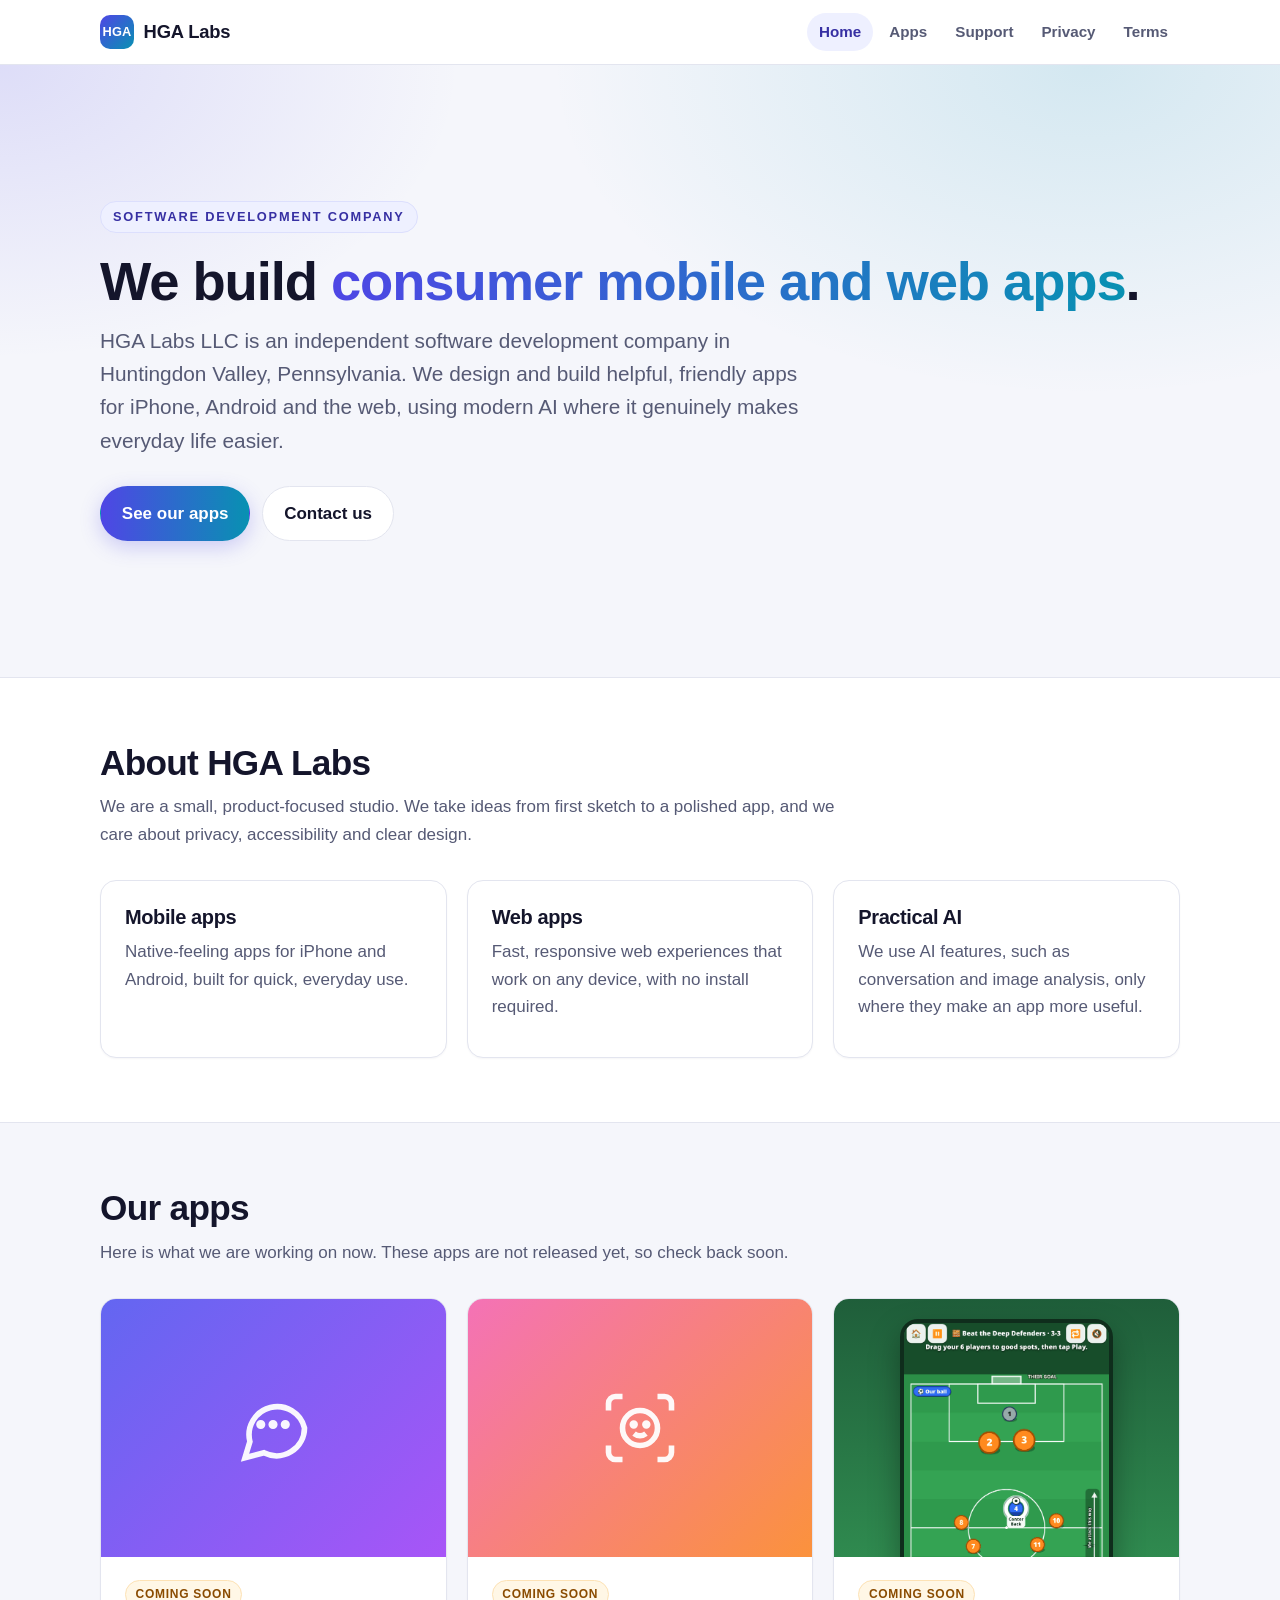
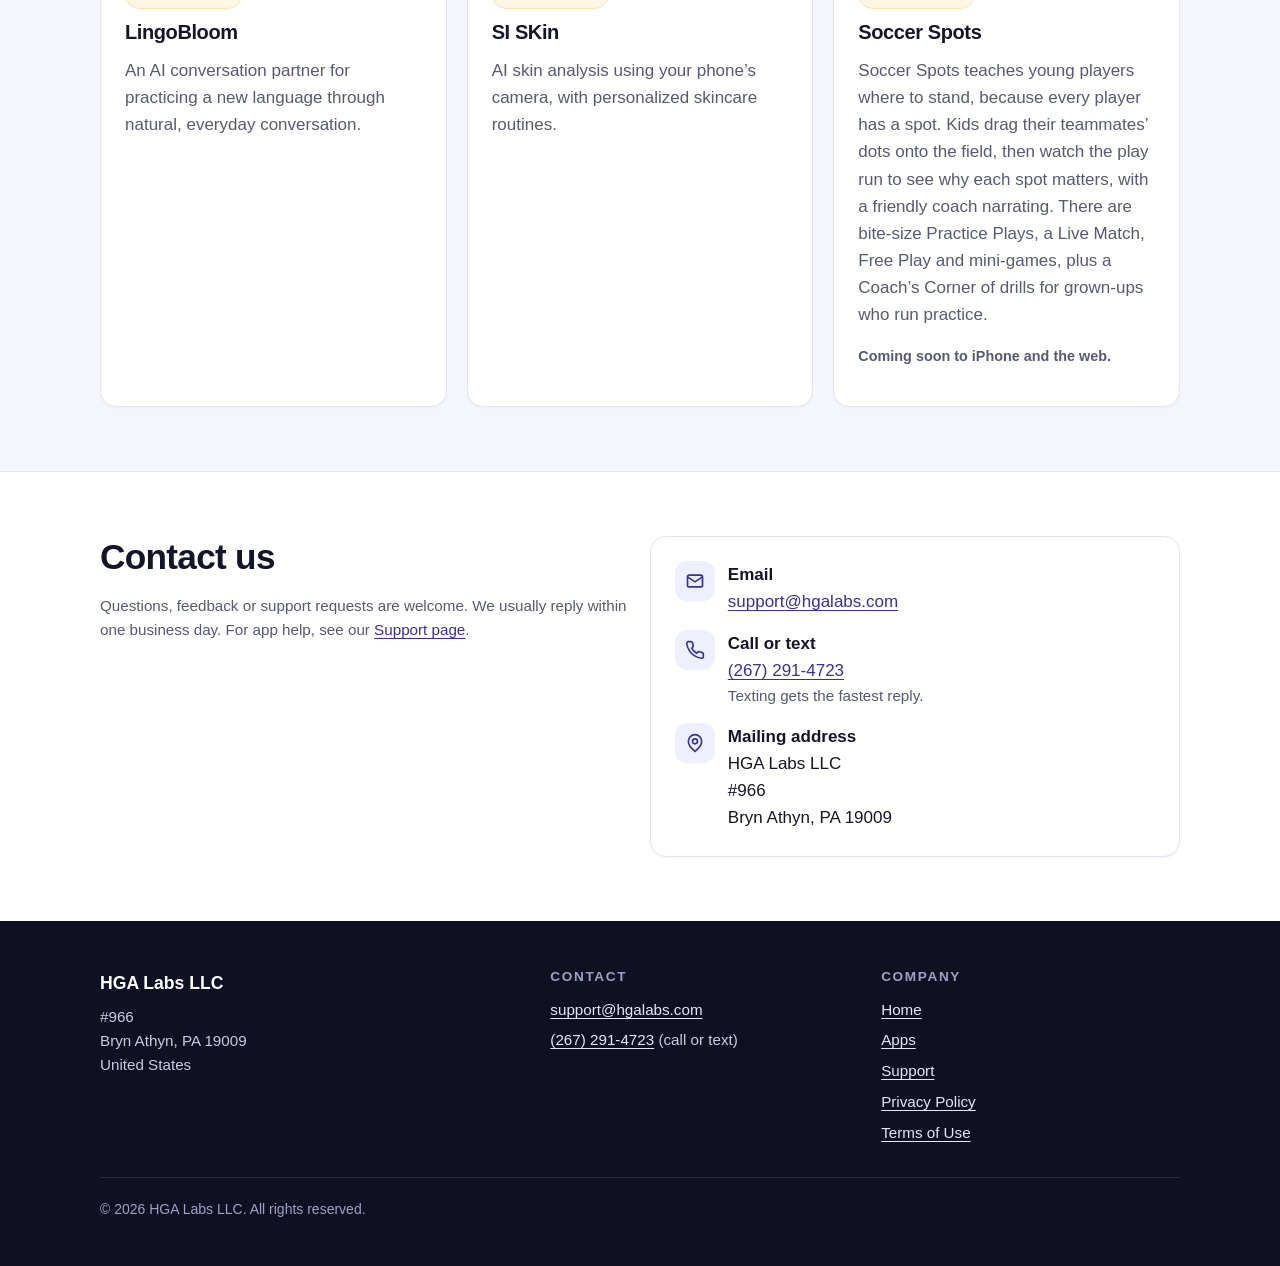
==== index.html @ fa0915bf "Rename skincare app to SI SKin Replace the temporary Dewly title with SI SKin; LingoBloom unchanged." ====
<!doctype html>
<html lang="en">
<head>
<meta charset="utf-8">
<meta name="viewport" content="width=device-width, initial-scale=1">
<title>HGA Labs LLC | Consumer mobile and web apps</title>
<meta name="description" content="HGA Labs LLC is a software development company in Huntingdon Valley, PA, building consumer mobile and web apps, including LingoBloom, SI SKin and Soccer Spots.">
<meta name="theme-color" content="#4f46e5">
<meta property="og:site_name" content="HGA Labs">
<meta property="og:title" content="HGA Labs LLC | Consumer mobile and web apps">
<meta property="og:description" content="HGA Labs LLC is a software development company in Huntingdon Valley, PA, building consumer mobile and web apps, including LingoBloom, SI SKin and Soccer Spots.">
<meta property="og:type" content="website">
<meta property="og:url" content="https://hgalabs.com/">
<link rel="canonical" href="https://hgalabs.com/">
<link rel="icon" href="/assets/favicon.svg" type="image/svg+xml">
<link rel="stylesheet" href="/assets/styles.css">
</head>
<body>
<a class="skip" href="#main">Skip to content</a>
<header class="site-header">
  <div class="wrap">
    <a class="brand" href="/" aria-label="HGA Labs home"><span class="brand-mark" aria-hidden="true">HGA</span>HGA Labs</a>
    <nav class="nav" aria-label="Main">
      <ul><li><a href="/" aria-current="page">Home</a></li><li><a href="/#apps">Apps</a></li><li><a href="/support.html">Support</a></li><li><a href="/privacy.html">Privacy</a></li><li><a href="/terms.html">Terms</a></li></ul>
    </nav>
  </div>
</header>
<main id="main">
<section class="hero" aria-labelledby="hero-title">
  <div class="wrap">
    <p class="eyebrow">Software development company</p>
    <h1 id="hero-title">We build <span>consumer mobile and web apps</span>.</h1>
    <p class="lede">HGA Labs LLC is an independent software development company in Huntingdon Valley, Pennsylvania. We design and build helpful, friendly apps for iPhone, Android and the web, using modern AI where it genuinely makes everyday life easier.</p>
    <div class="btns">
      <a class="btn btn-primary" href="#apps">See our apps</a>
      <a class="btn btn-ghost" href="#contact">Contact us</a>
    </div>
  </div>
</section>

<section id="about" aria-labelledby="about-title">
  <div class="wrap">
    <div class="section-head">
      <h2 id="about-title">About HGA Labs</h2>
      <p>We are a small, product-focused studio. We take ideas from first sketch to a polished app, and we care about privacy, accessibility and clear design.</p>
    </div>
    <div class="grid-3">
      <div class="card"><h3>Mobile apps</h3><p>Native-feeling apps for iPhone and Android, built for quick, everyday use.</p></div>
      <div class="card"><h3>Web apps</h3><p>Fast, responsive web experiences that work on any device, with no install required.</p></div>
      <div class="card"><h3>Practical AI</h3><p>We use AI features, such as conversation and image analysis, only where they make an app more useful.</p></div>
    </div>
  </div>
</section>

<section id="apps" class="alt" aria-labelledby="apps-title">
  <div class="wrap">
    <div class="section-head">
      <h2 id="apps-title">Our apps</h2>
      <p>Here is what we are working on now. These apps are not released yet, so check back soon.</p>
    </div>
    <div class="grid-3">
      <article class="card app" aria-labelledby="app-lang">
        <div class="app-media media-lang"><svg viewBox="0 0 24 24" fill="none" stroke="currentColor" stroke-width="1.6" aria-hidden="true"><path d="M21 12a8 8 0 0 1-11.6 7.1L4 20.5l1.4-4.6A8 8 0 1 1 21 12z"/><path d="M8.5 11h.01M12 11h.01M15.5 11h.01" stroke-width="2.6" stroke-linecap="round"/></svg></div>
        <div class="app-body">
          <span class="badge">Coming soon</span>
          <h3 id="app-lang">LingoBloom</h3>
          <p>An AI conversation partner for practicing a new language through natural, everyday conversation.</p>
        </div>
      </article>
      <article class="card app" aria-labelledby="app-skin">
        <div class="app-media media-skin"><svg viewBox="0 0 24 24" fill="none" stroke="currentColor" stroke-width="1.6" aria-hidden="true"><path d="M3 7V5a2 2 0 0 1 2-2h2M17 3h2a2 2 0 0 1 2 2v2M21 17v2a2 2 0 0 1-2 2h-2M7 21H5a2 2 0 0 1-2-2v-2"/><circle cx="12" cy="12" r="5"/><path d="M10.2 11h.01M13.8 11h.01" stroke-width="2.4" stroke-linecap="round"/><path d="M10.3 13.6c1 .8 2.4.8 3.4 0"/></svg></div>
        <div class="app-body">
          <span class="badge">Coming soon</span>
          <h3 id="app-skin">SI SKin</h3>
          <p>AI skin analysis using your phone&rsquo;s camera, with personalized skincare routines.</p>
        </div>
      </article>
      <article class="card app" aria-labelledby="app-soccer">
        <div class="app-media media-soccer">
          <img src="/assets/soccer-spots.png" width="560" height="1215" loading="lazy" alt="Soccer Spots game screen: a soccer field where the player drags numbered teammate dots into position, with a coach tip at the bottom of the screen.">
        </div>
        <div class="app-body">
          <span class="badge">Coming soon</span>
          <h3 id="app-soccer">Soccer Spots</h3>
          <p>Soccer Spots teaches young players where to stand, because every player has a spot. Kids drag their teammates&rsquo; dots onto the field, then watch the play run to see why each spot matters, with a friendly coach narrating. There are bite-size Practice Plays, a Live Match, Free Play and mini-games, plus a Coach&rsquo;s Corner of drills for grown-ups who run practice.</p>
          <p class="platforms">Coming soon to iPhone and the web.</p>
        </div>
      </article>
    </div>
  </div>
</section>

<section id="contact" aria-labelledby="contact-title">
  <div class="wrap">
    <div class="grid-2">
      <div>
        <h2 id="contact-title">Contact us</h2>
        <p class="note">Questions, feedback or support requests are welcome. We usually reply within one business day. For app help, see our <a href="/support.html">Support page</a>.</p>
      </div>
      <div class="card">
        <ul class="contact-list">
          <li><span class="ico"><svg viewBox="0 0 24 24" fill="none" stroke="currentColor" stroke-width="2" aria-hidden="true"><rect x="3" y="5" width="18" height="14" rx="2"/><path d="m3 7 9 6 9-6"/></svg></span><div><strong>Email</strong><a href="mailto:support@hgalabs.com">support@hgalabs.com</a></div></li>
          <li><span class="ico"><svg viewBox="0 0 24 24" fill="none" stroke="currentColor" stroke-width="2" aria-hidden="true"><path d="M22 16.9v3a2 2 0 0 1-2.2 2 19.8 19.8 0 0 1-8.6-3.1 19.5 19.5 0 0 1-6-6A19.8 19.8 0 0 1 2.1 4.2 2 2 0 0 1 4.1 2h3a2 2 0 0 1 2 1.7c.1.9.4 1.8.7 2.7a2 2 0 0 1-.5 2.1L8 9.8a16 16 0 0 0 6 6l1.3-1.3a2 2 0 0 1 2.1-.4c.9.3 1.8.6 2.7.7a2 2 0 0 1 1.7 2z"/></svg></span><div><strong>Call or text</strong><a href="tel:+12672914723">(267) 291-4723</a><div class="note">Texting gets the fastest reply.</div></div></li>
          <li><span class="ico"><svg viewBox="0 0 24 24" fill="none" stroke="currentColor" stroke-width="2" aria-hidden="true"><path d="M20 10c0 6-8 12-8 12S4 16 4 10a8 8 0 0 1 16 0z"/><circle cx="12" cy="10" r="3"/></svg></span><div><strong>Mailing address</strong><address>HGA Labs LLC<br>#966<br>Bryn Athyn, PA 19009</address></div></li>
        </ul>
      </div>
    </div>
  </div>
</section>
</main>
<footer class="site-footer">
  <div class="wrap">
    <div class="footer-grid">
      <div>
        <p class="footer-brand">HGA Labs LLC</p>
        <address>#966<br>Bryn Athyn, PA 19009<br>United States</address>
      </div>
      <div>
        <h2>Contact</h2>
        <ul>
          <li><a href="mailto:support@hgalabs.com">support@hgalabs.com</a></li>
          <li><a href="tel:+12672914723">(267) 291-4723</a> (call or text)</li>
        </ul>
      </div>
      <div>
        <h2>Company</h2>
        <ul>
          <li><a href="/">Home</a></li>
          <li><a href="/#apps">Apps</a></li>
          <li><a href="/support.html">Support</a></li>
          <li><a href="/privacy.html">Privacy Policy</a></li>
          <li><a href="/terms.html">Terms of Use</a></li>
        </ul>
      </div>
    </div>
    <p class="copyright">&copy; 2026 HGA Labs LLC. All rights reserved.</p>
  </div>
</footer>
</body>
</html>
---- assets/styles.css ----
:root{--bg:#ffffff;--bg-soft:#f5f6fb;--ink:#14152b;--muted:#565a75;--line:#e3e5ef;--brand:#4f46e5;--brand-2:#0891b2;--brand-ink:#3730a3;--radius:16px;--max:1120px;
font-family:-apple-system,BlinkMacSystemFont,"Segoe UI",Roboto,Helvetica,Arial,sans-serif}
*{box-sizing:border-box}
[id]{scroll-margin-top:100px}
html{scroll-behavior:smooth}
body{margin:0;background:var(--bg);color:var(--ink);line-height:1.6;font-size:1.0625rem;-webkit-font-smoothing:antialiased}
img{max-width:100%;height:auto;display:block}
a{color:var(--brand-ink);text-underline-offset:3px}
a:hover{color:var(--brand)}
:focus-visible{outline:3px solid var(--brand-2);outline-offset:3px;border-radius:4px}
.skip{position:absolute;left:-999px;top:0;background:var(--ink);color:#fff;padding:.6rem 1rem;z-index:100;border-radius:0 0 8px 0}
.skip:focus{left:0}
.wrap{max-width:var(--max);margin:0 auto;padding:0 1.25rem}

/* Header */
.site-header{position:sticky;top:0;z-index:50;background:rgba(255,255,255,.92);backdrop-filter:saturate(180%) blur(10px);-webkit-backdrop-filter:saturate(180%) blur(10px);border-bottom:1px solid var(--line)}
.site-header .wrap{display:flex;align-items:center;justify-content:space-between;gap:1rem;min-height:64px;flex-wrap:wrap}
.brand{display:flex;align-items:center;gap:.6rem;font-weight:800;font-size:1.15rem;color:var(--ink);text-decoration:none;letter-spacing:-.01em}
.brand-mark{width:34px;height:34px;border-radius:10px;background:linear-gradient(135deg,var(--brand),var(--brand-2));display:grid;place-items:center;color:#fff;font-size:.8rem;font-weight:800;letter-spacing:.02em}
.nav ul{list-style:none;margin:0;padding:0;display:flex;gap:.25rem;flex-wrap:wrap}
.nav a{display:block;padding:.45rem .75rem;border-radius:999px;color:var(--muted);text-decoration:none;font-weight:600;font-size:.95rem}
.nav a:hover{color:var(--ink);background:var(--bg-soft)}
.nav a[aria-current="page"]{color:var(--brand-ink);background:#eef0ff}

/* Hero */
.hero{background:radial-gradient(70% 90% at 85% 0%,rgba(8,145,178,.14),transparent 60%),radial-gradient(60% 80% at 0% 0%,rgba(79,70,229,.14),transparent 60%),var(--bg-soft);border-bottom:1px solid var(--line)}
.hero .wrap{padding-top:4.5rem;padding-bottom:4.5rem}
.eyebrow{display:inline-block;font-size:.8rem;font-weight:700;letter-spacing:.14em;text-transform:uppercase;color:var(--brand-ink);background:#eef0ff;border:1px solid #dcdffd;padding:.3rem .75rem;border-radius:999px;margin:0 0 1rem}
h1,h2,h3{line-height:1.2;letter-spacing:-.02em;margin:0 0 .6rem}
h1{font-size:clamp(2.1rem,5vw,3.4rem);font-weight:800}
.hero h1 span{background:linear-gradient(90deg,var(--brand),var(--brand-2));-webkit-background-clip:text;background-clip:text;color:transparent}
.lede{font-size:clamp(1.1rem,2.2vw,1.3rem);color:var(--muted);max-width:44rem;margin:0 0 1.8rem}
.btns{display:flex;flex-wrap:wrap;gap:.75rem}
.btn{display:inline-flex;align-items:center;gap:.5rem;padding:.8rem 1.3rem;border-radius:999px;font-weight:700;text-decoration:none;border:1px solid transparent;transition:transform .15s,box-shadow .15s}
.btn-primary{background:linear-gradient(90deg,var(--brand),var(--brand-2));color:#fff;box-shadow:0 6px 20px rgba(79,70,229,.25)}
.btn-primary:hover{color:#fff;transform:translateY(-1px);box-shadow:0 10px 26px rgba(79,70,229,.32)}
.btn-ghost{background:#fff;color:var(--ink);border-color:var(--line)}
.btn-ghost:hover{color:var(--ink);border-color:#c9cce0}

/* Sections */
section{padding:4rem 0}
.section-head{max-width:46rem;margin-bottom:2rem}
.section-head p{color:var(--muted);margin:0}
h2{font-size:clamp(1.6rem,3.2vw,2.2rem);font-weight:800}
.grid-3{display:grid;grid-template-columns:repeat(3,1fr);gap:1.25rem}
.grid-2{display:grid;grid-template-columns:repeat(2,1fr);gap:1.25rem}
.card{background:#fff;border:1px solid var(--line);border-radius:var(--radius);padding:1.5rem;box-shadow:0 1px 2px rgba(20,21,43,.04)}
.card h3{font-size:1.25rem}
.card p{color:var(--muted);margin:0 0 .8rem}
.alt{background:var(--bg-soft);border-top:1px solid var(--line);border-bottom:1px solid var(--line)}

/* App cards */
.app{display:flex;flex-direction:column;overflow:hidden;padding:0}
.app-media{aspect-ratio:4/3;display:grid;place-items:center;color:#fff;position:relative;overflow:hidden}
.app-media svg{width:84px;height:84px;opacity:.95}
.media-lang{background:linear-gradient(135deg,#6366f1,#a855f7)}
.media-skin{background:linear-gradient(135deg,#f472b6,#fb923c)}
.media-soccer{background:linear-gradient(180deg,#1f5e3a,#2f8a4f);align-items:start}
.media-soccer img{width:62%;margin-top:1.25rem;border-radius:18px;box-shadow:0 14px 30px rgba(0,0,0,.35);border:4px solid #0f2d1c}
.app-body{padding:1.4rem 1.5rem 1.6rem;display:flex;flex-direction:column;gap:.2rem;flex:1}
.badge{align-self:flex-start;font-size:.75rem;font-weight:700;letter-spacing:.06em;text-transform:uppercase;padding:.25rem .6rem;border-radius:999px;background:#fff7e6;color:#8a4b00;border:1px solid #fde2b5;margin-bottom:.5rem}
.platforms{font-size:.9rem;font-weight:600;color:var(--ink);margin-top:auto!important}

/* Contact */
.contact-list{list-style:none;padding:0;margin:0;display:grid;gap:.9rem}
.contact-list li{display:flex;gap:.8rem;align-items:flex-start}
.contact-list .ico{flex:none;width:40px;height:40px;border-radius:12px;background:#eef0ff;color:var(--brand-ink);display:grid;place-items:center}
.contact-list .ico svg{width:20px;height:20px}
.contact-list strong{display:block}
.note{color:var(--muted);font-size:.95rem}
address{font-style:normal}

/* Legal / prose */
.page-head{background:var(--bg-soft);border-bottom:1px solid var(--line)}
.page-head .wrap{padding-top:3rem;padding-bottom:2.5rem}
.page-head p{color:var(--muted);margin:0}
.prose{max-width:48rem;padding-top:2.5rem;padding-bottom:4rem}
.prose h2{font-size:1.4rem;margin-top:2.2rem}
.prose h3{font-size:1.1rem;margin-top:1.4rem}
.prose ul{padding-left:1.25rem}
.prose li{margin:.3rem 0}
.toc{background:var(--bg-soft);border:1px solid var(--line);border-radius:var(--radius);padding:1rem 1.25rem;margin:0 0 1.5rem}
.toc ol{margin:.4rem 0 0;padding-left:1.25rem;columns:2;column-gap:2rem}
.faq details{border:1px solid var(--line);border-radius:12px;padding:.9rem 1.1rem;margin:.7rem 0;background:#fff}
.faq summary{cursor:pointer;font-weight:700}
.faq details[open] summary{margin-bottom:.5rem}

/* Footer */
.site-footer{background:#0f1024;color:#c9cbe0;padding:3rem 0 2rem;font-size:.95rem}
.site-footer a{color:#e6e7f5}
.site-footer a:hover{color:#fff}
.footer-grid{display:grid;grid-template-columns:1.4fr 1fr 1fr;gap:2rem}
.site-footer h2{font-size:.85rem;text-transform:uppercase;letter-spacing:.12em;color:#9ea1c4;margin:0 0 .8rem}
.site-footer ul{list-style:none;margin:0;padding:0;display:grid;gap:.4rem}
.footer-brand{font-weight:800;color:#fff;font-size:1.1rem;margin:0 0 .5rem}
.copyright{border-top:1px solid #26284a;margin-top:2rem;padding-top:1.25rem;color:#9ea1c4;font-size:.875rem}

@media (max-width:900px){.grid-3{grid-template-columns:1fr 1fr}.footer-grid{grid-template-columns:1fr 1fr}.footer-grid>div:first-child{grid-column:1/-1}}
@media (max-width:640px){
  .grid-3,.grid-2{grid-template-columns:1fr}
  .footer-grid{grid-template-columns:1fr}
  .site-header .wrap{justify-content:center;padding-top:.6rem;padding-bottom:.4rem;gap:.3rem}
  .nav ul{justify-content:center}
  .nav a{padding:.4rem .6rem;font-size:.9rem}
  .hero .wrap{padding-top:3rem;padding-bottom:3rem}
  section{padding:3rem 0}
  .toc ol{columns:1}
  .media-soccer img{width:56%}
}
@media (prefers-reduced-motion:reduce){*{transition:none!important;scroll-behavior:auto!important}}
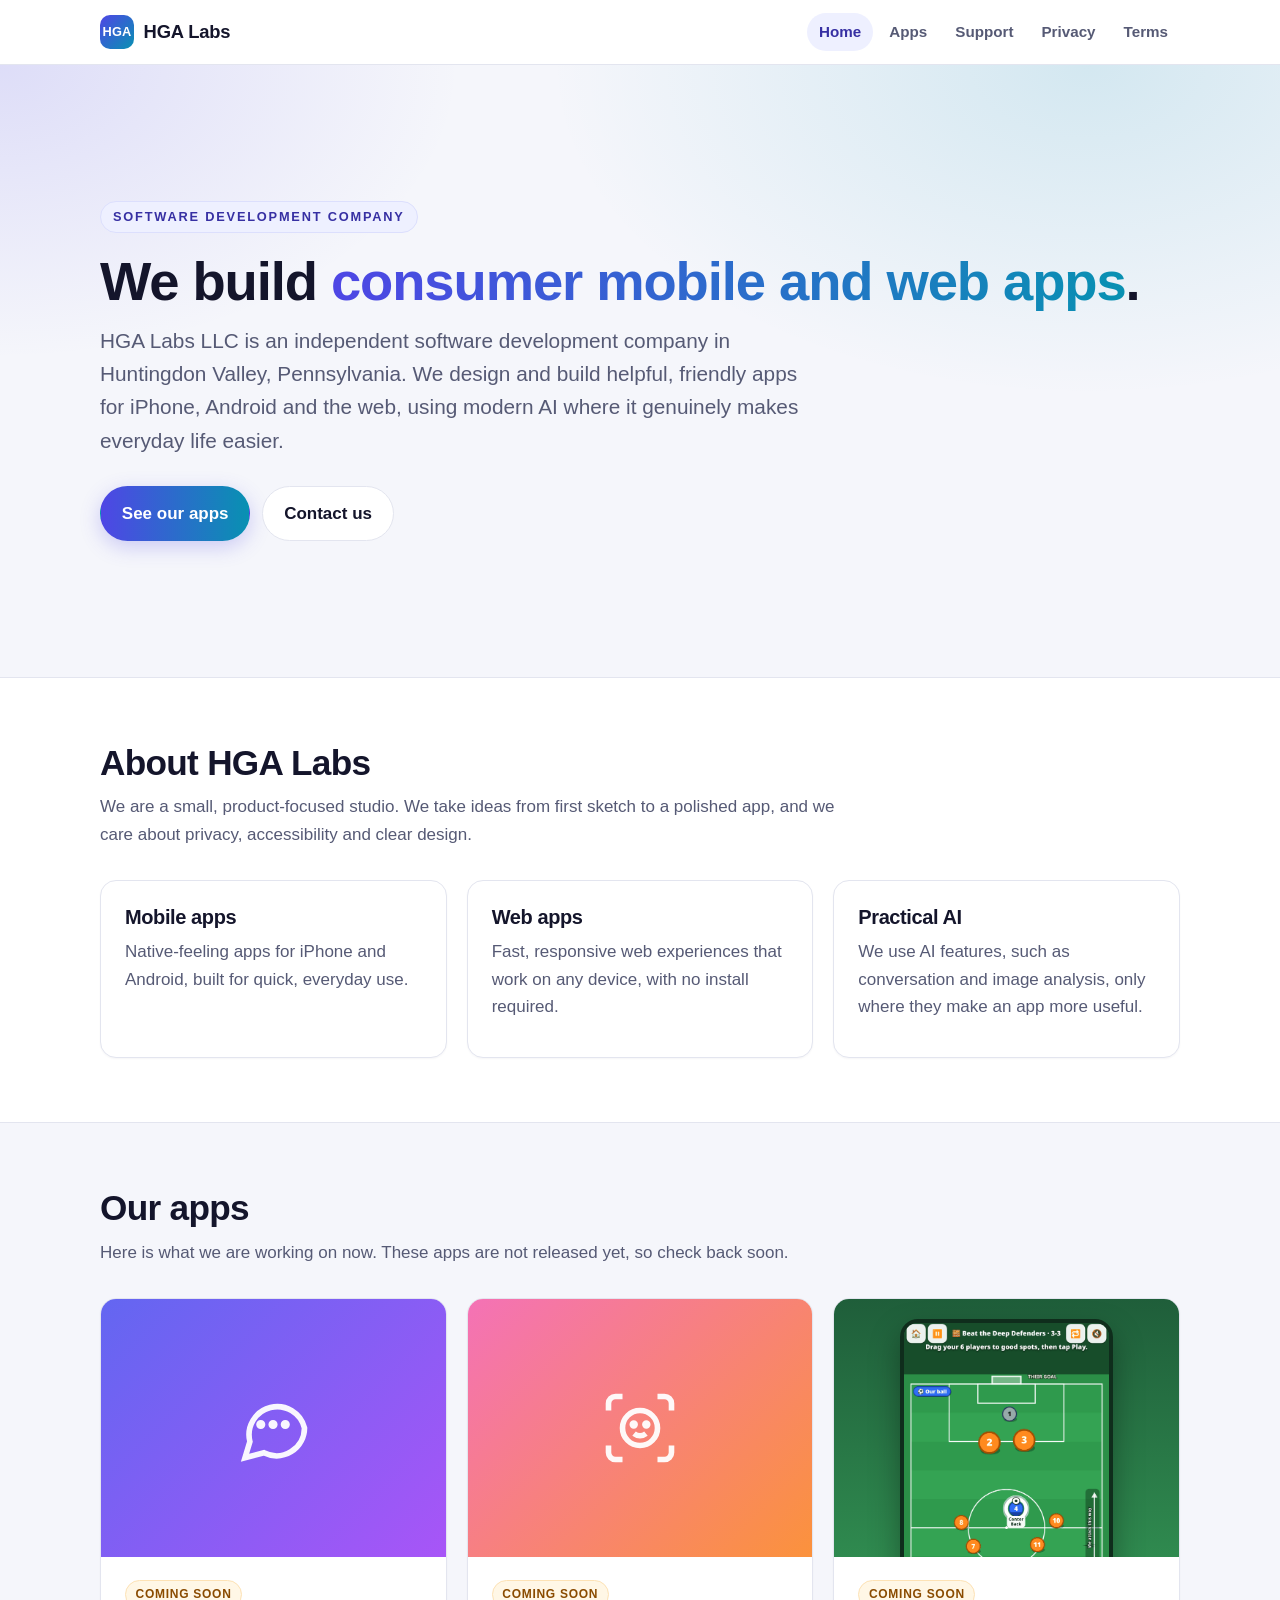
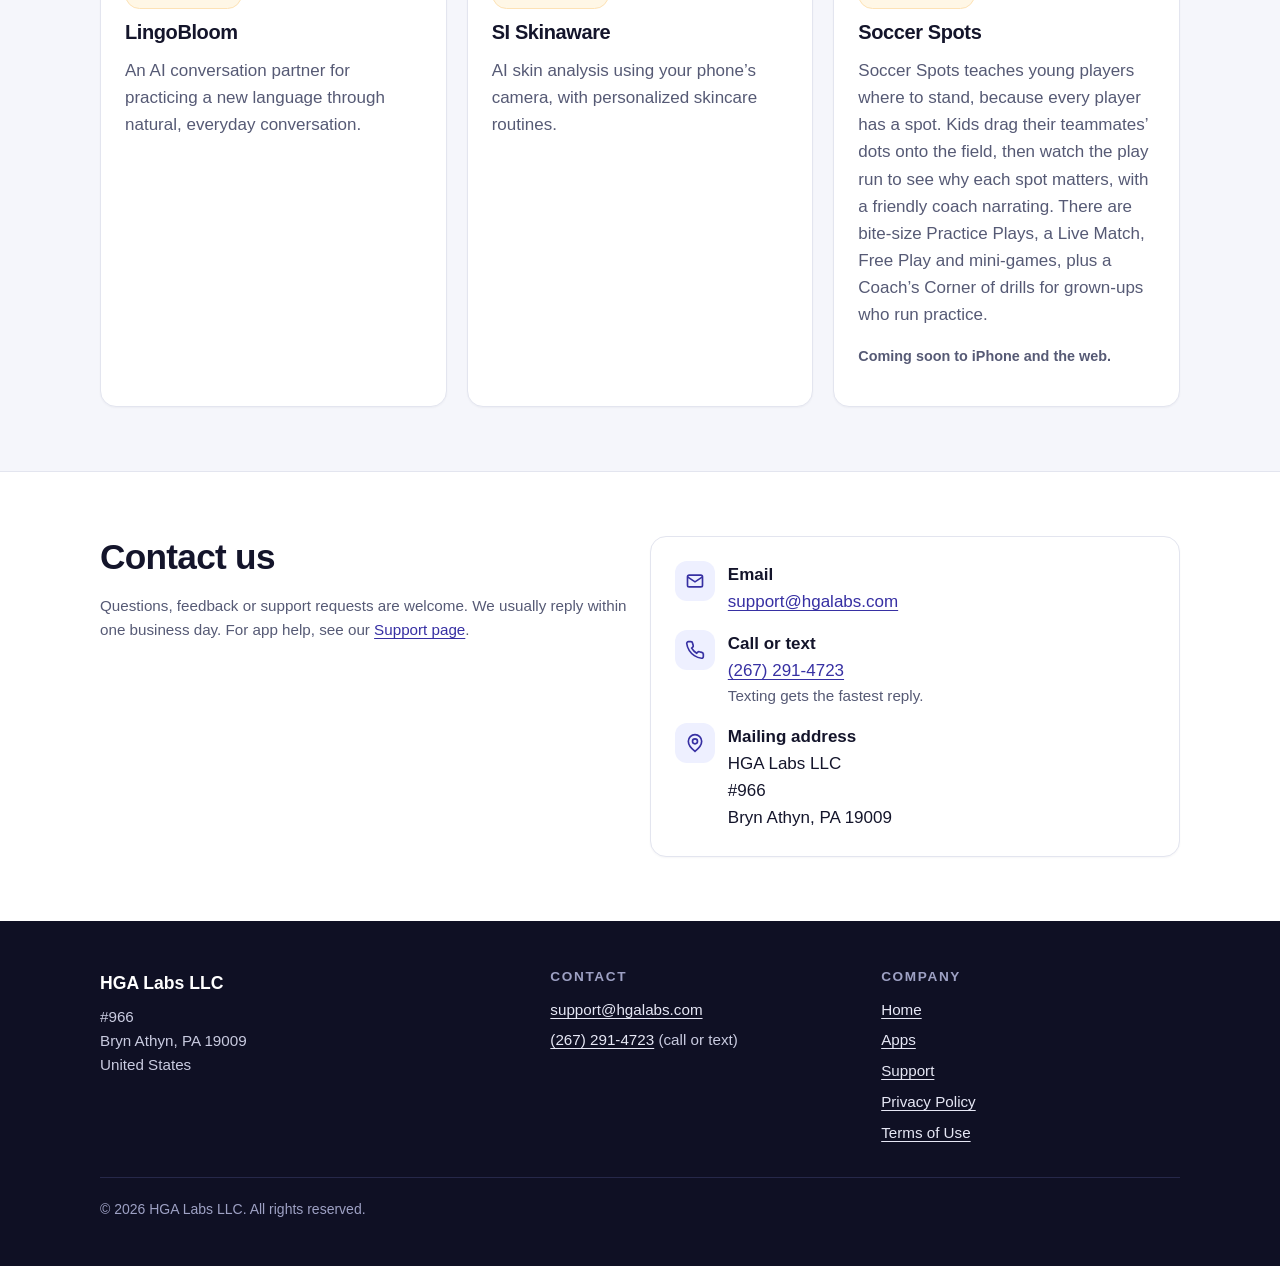
==== commit 73f8ceef: "Rename skincare app to SI Skinaware Final working title for the skincare coming-soon card; LingoBloo" ====
--- a/index.html
+++ b/index.html
@@ -4,11 +4,11 @@
 <meta charset="utf-8">
 <meta name="viewport" content="width=device-width, initial-scale=1">
 <title>HGA Labs LLC | Consumer mobile and web apps</title>
-<meta name="description" content="HGA Labs LLC is a software development company in Huntingdon Valley, PA, building consumer mobile and web apps, including LingoBloom, SI SKin and Soccer Spots.">
+<meta name="description" content="HGA Labs LLC is a software development company in Huntingdon Valley, PA, building consumer mobile and web apps, including LingoBloom, SI Skinaware and Soccer Spots.">
 <meta name="theme-color" content="#4f46e5">
 <meta property="og:site_name" content="HGA Labs">
 <meta property="og:title" content="HGA Labs LLC | Consumer mobile and web apps">
-<meta property="og:description" content="HGA Labs LLC is a software development company in Huntingdon Valley, PA, building consumer mobile and web apps, including LingoBloom, SI SKin and Soccer Spots.">
+<meta property="og:description" content="HGA Labs LLC is a software development company in Huntingdon Valley, PA, building consumer mobile and web apps, including LingoBloom, SI Skinaware and Soccer Spots.">
 <meta property="og:type" content="website">
 <meta property="og:url" content="https://hgalabs.com/">
 <link rel="canonical" href="https://hgalabs.com/">
@@ -71,7 +71,7 @@
         <div class="app-media media-skin"><svg viewBox="0 0 24 24" fill="none" stroke="currentColor" stroke-width="1.6" aria-hidden="true"><path d="M3 7V5a2 2 0 0 1 2-2h2M17 3h2a2 2 0 0 1 2 2v2M21 17v2a2 2 0 0 1-2 2h-2M7 21H5a2 2 0 0 1-2-2v-2"/><circle cx="12" cy="12" r="5"/><path d="M10.2 11h.01M13.8 11h.01" stroke-width="2.4" stroke-linecap="round"/><path d="M10.3 13.6c1 .8 2.4.8 3.4 0"/></svg></div>
         <div class="app-body">
           <span class="badge">Coming soon</span>
-          <h3 id="app-skin">SI SKin</h3>
+          <h3 id="app-skin">SI Skinaware</h3>
           <p>AI skin analysis using your phone&rsquo;s camera, with personalized skincare routines.</p>
         </div>
       </article>
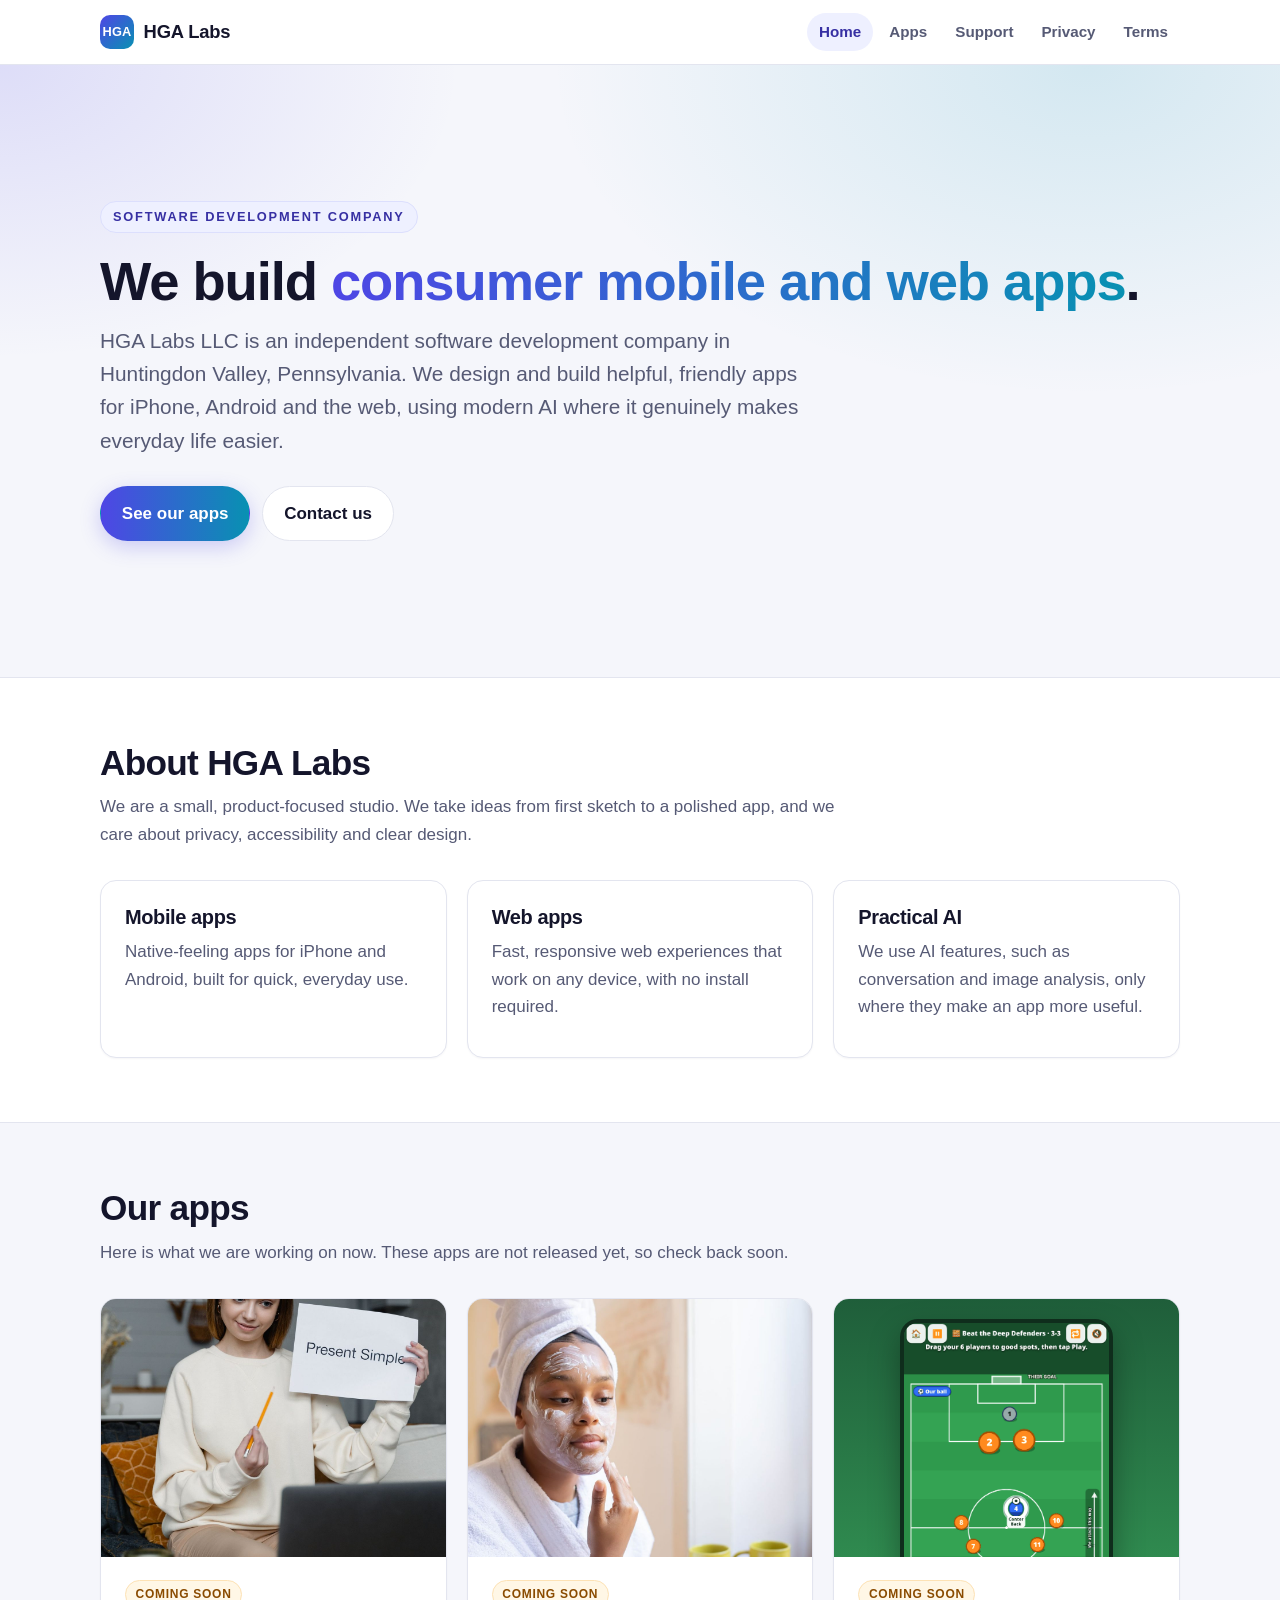
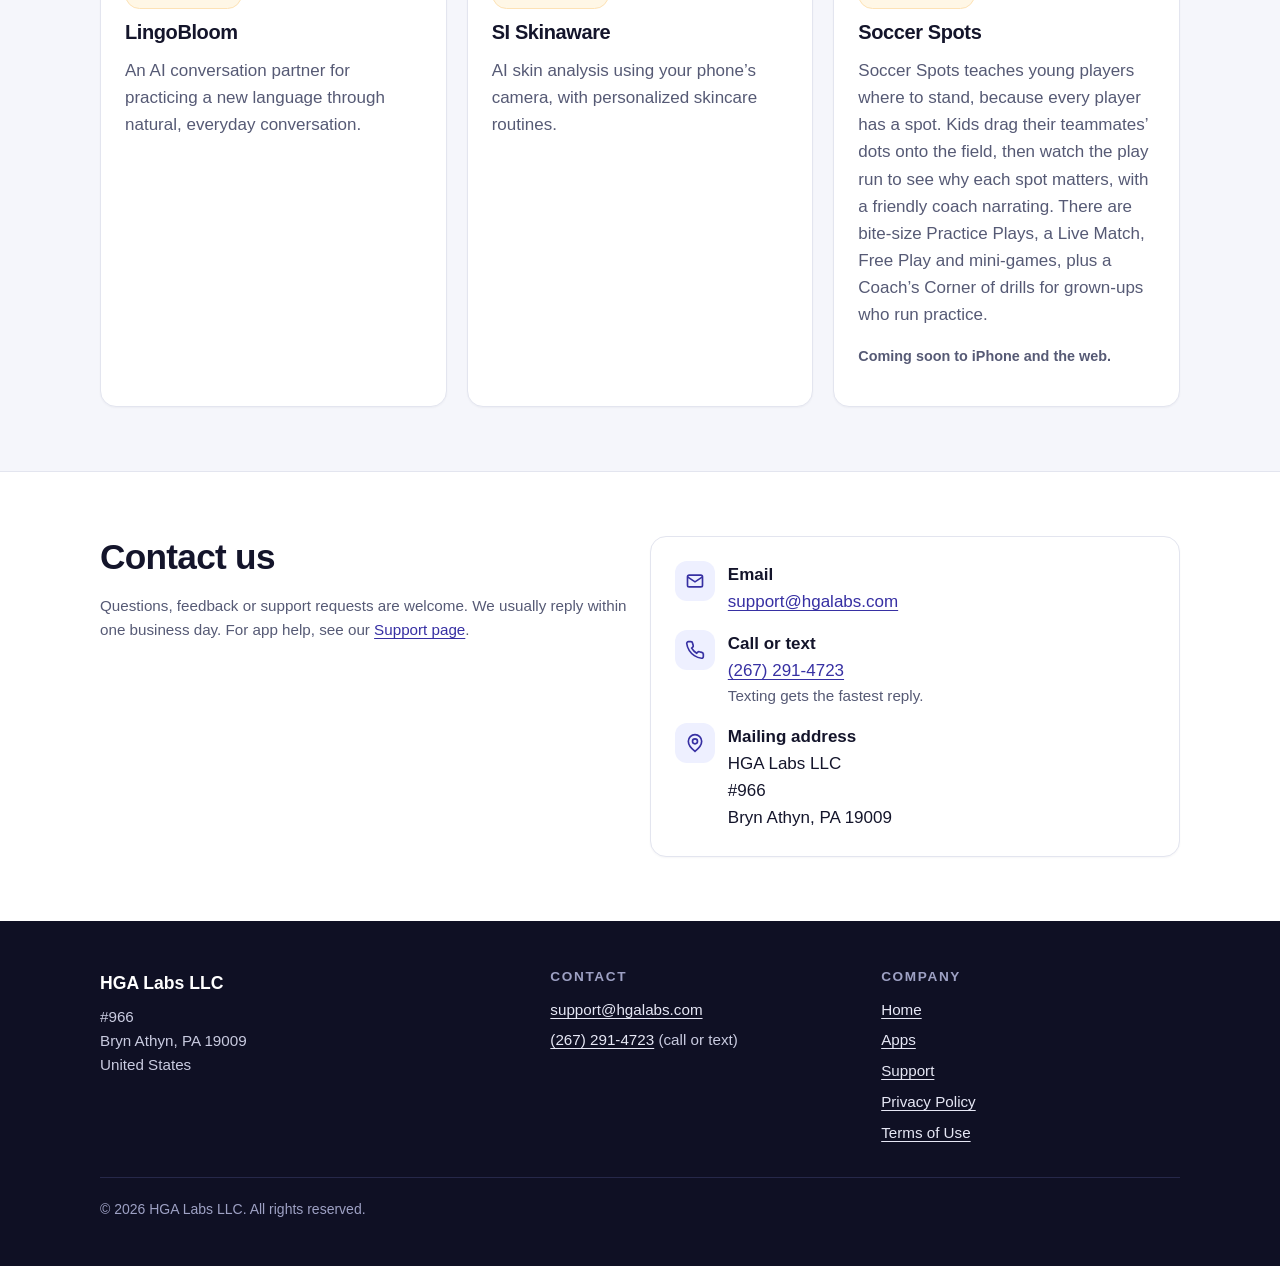
==== commit 03fb5bbd: "Replace LingoBloom and SI Skinaware card placeholders with stock photos Use locally hosted illustrat" ====
--- a/index.html
+++ b/index.html
@@ -60,7 +60,7 @@
     </div>
     <div class="grid-3">
       <article class="card app" aria-labelledby="app-lang">
-        <div class="app-media media-lang"><svg viewBox="0 0 24 24" fill="none" stroke="currentColor" stroke-width="1.6" aria-hidden="true"><path d="M21 12a8 8 0 0 1-11.6 7.1L4 20.5l1.4-4.6A8 8 0 1 1 21 12z"/><path d="M8.5 11h.01M12 11h.01M15.5 11h.01" stroke-width="2.6" stroke-linecap="round"/></svg></div>
+        <div class="app-media media-lang"><img class="photo" src="/assets/lingobloom.jpg" width="1200" height="900" loading="lazy" alt="Illustrative stock photo of an adult holding a Present Simple language flashcard on a video call. Not a LingoBloom product screenshot."></div>
         <div class="app-body">
           <span class="badge">Coming soon</span>
           <h3 id="app-lang">LingoBloom</h3>
@@ -68,7 +68,7 @@
         </div>
       </article>
       <article class="card app" aria-labelledby="app-skin">
-        <div class="app-media media-skin"><svg viewBox="0 0 24 24" fill="none" stroke="currentColor" stroke-width="1.6" aria-hidden="true"><path d="M3 7V5a2 2 0 0 1 2-2h2M17 3h2a2 2 0 0 1 2 2v2M21 17v2a2 2 0 0 1-2 2h-2M7 21H5a2 2 0 0 1-2-2v-2"/><circle cx="12" cy="12" r="5"/><path d="M10.2 11h.01M13.8 11h.01" stroke-width="2.4" stroke-linecap="round"/><path d="M10.3 13.6c1 .8 2.4.8 3.4 0"/></svg></div>
+        <div class="app-media media-skin"><img class="photo" src="/assets/si-skinaware.jpg" width="1200" height="900" loading="lazy" alt="Illustrative stock photo of an adult applying a cream face mask during a skincare routine. Not an SI Skinaware product screenshot."></div>
         <div class="app-body">
           <span class="badge">Coming soon</span>
           <h3 id="app-skin">SI Skinaware</h3>
--- a/assets/styles.css
+++ b/assets/styles.css
@@ -51,10 +51,10 @@
 
 /* App cards */
 .app{display:flex;flex-direction:column;overflow:hidden;padding:0}
-.app-media{aspect-ratio:4/3;display:grid;place-items:center;color:#fff;position:relative;overflow:hidden}
-.app-media svg{width:84px;height:84px;opacity:.95}
-.media-lang{background:linear-gradient(135deg,#6366f1,#a855f7)}
-.media-skin{background:linear-gradient(135deg,#f472b6,#fb923c)}
+.app-media{aspect-ratio:4/3;display:grid;place-items:center;color:#fff;position:relative;overflow:hidden;background:#e8e9f2}
+.app-media img.photo{width:100%;height:100%;object-fit:cover;object-position:center;display:block}
+.media-lang{background:#ddd6fe}
+.media-skin{background:#fbcfe8}
 .media-soccer{background:linear-gradient(180deg,#1f5e3a,#2f8a4f);align-items:start}
 .media-soccer img{width:62%;margin-top:1.25rem;border-radius:18px;box-shadow:0 14px 30px rgba(0,0,0,.35);border:4px solid #0f2d1c}
 .app-body{padding:1.4rem 1.5rem 1.6rem;display:flex;flex-direction:column;gap:.2rem;flex:1}
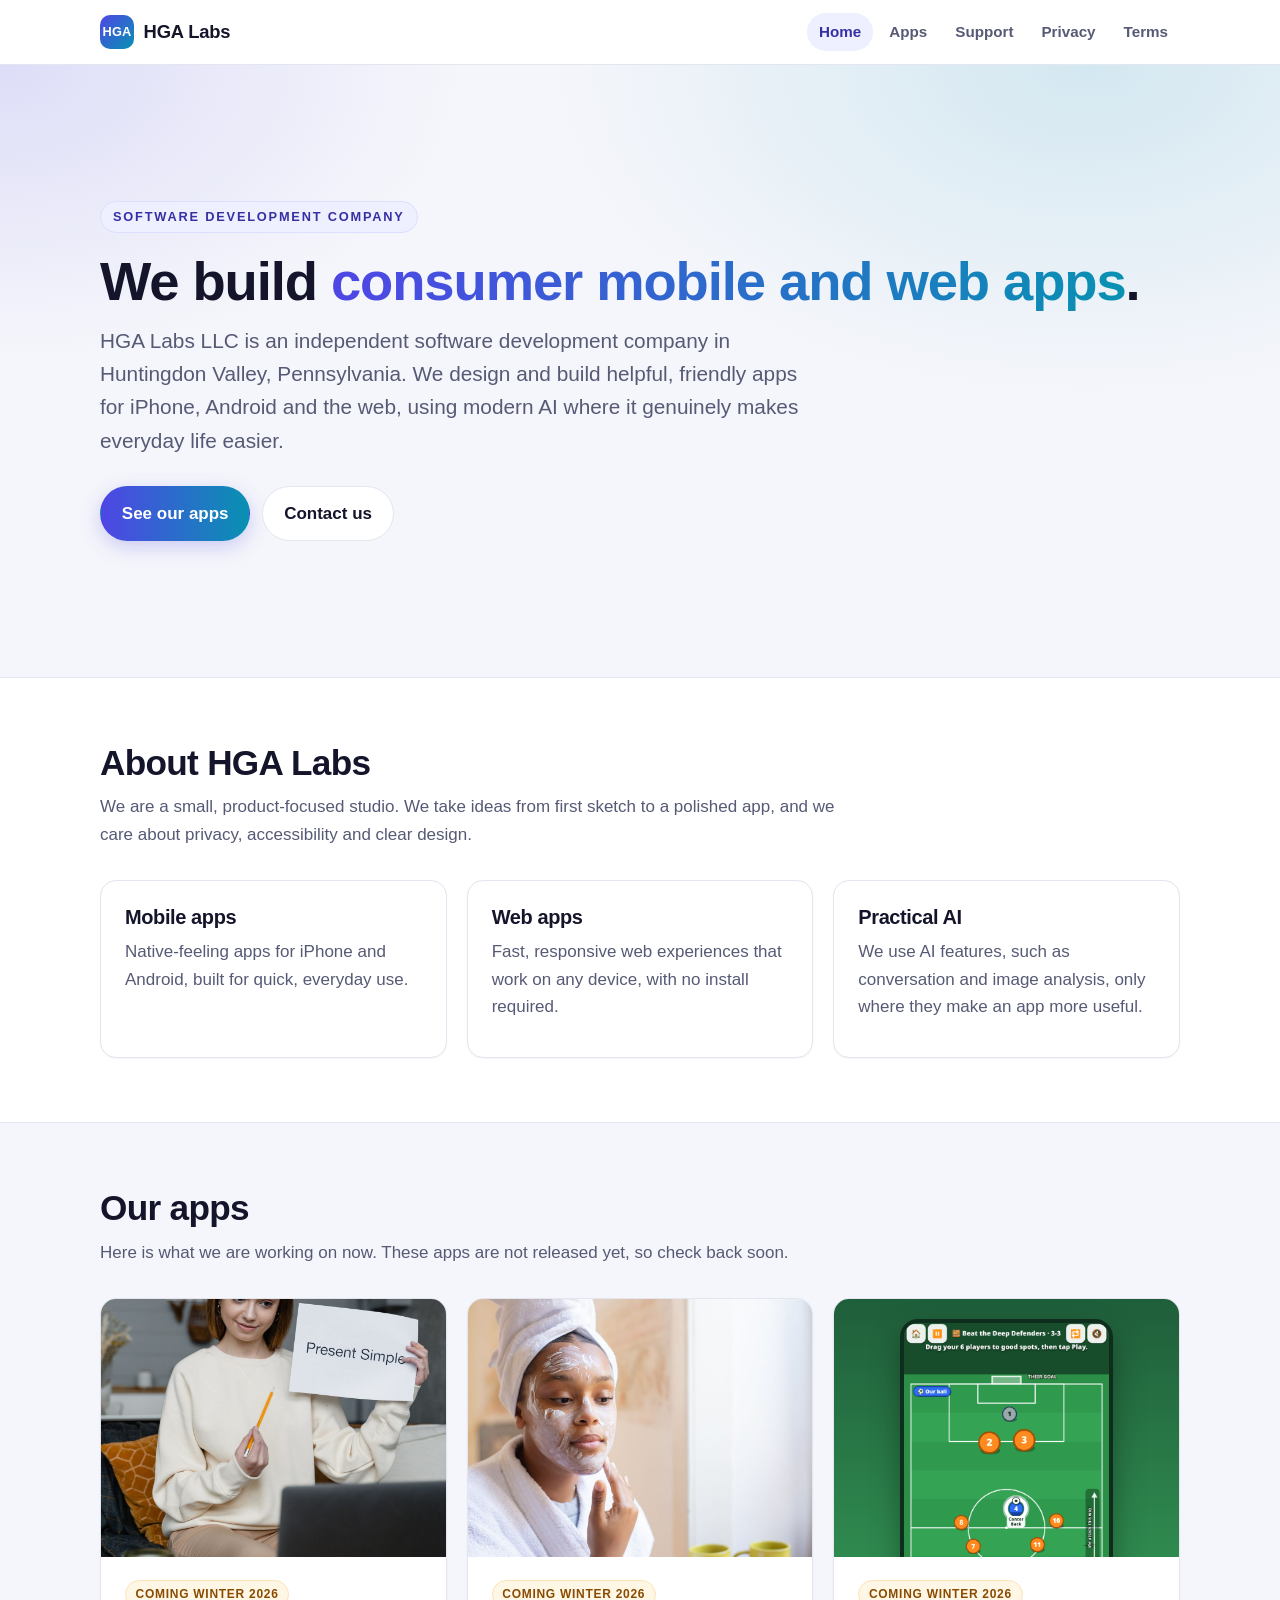
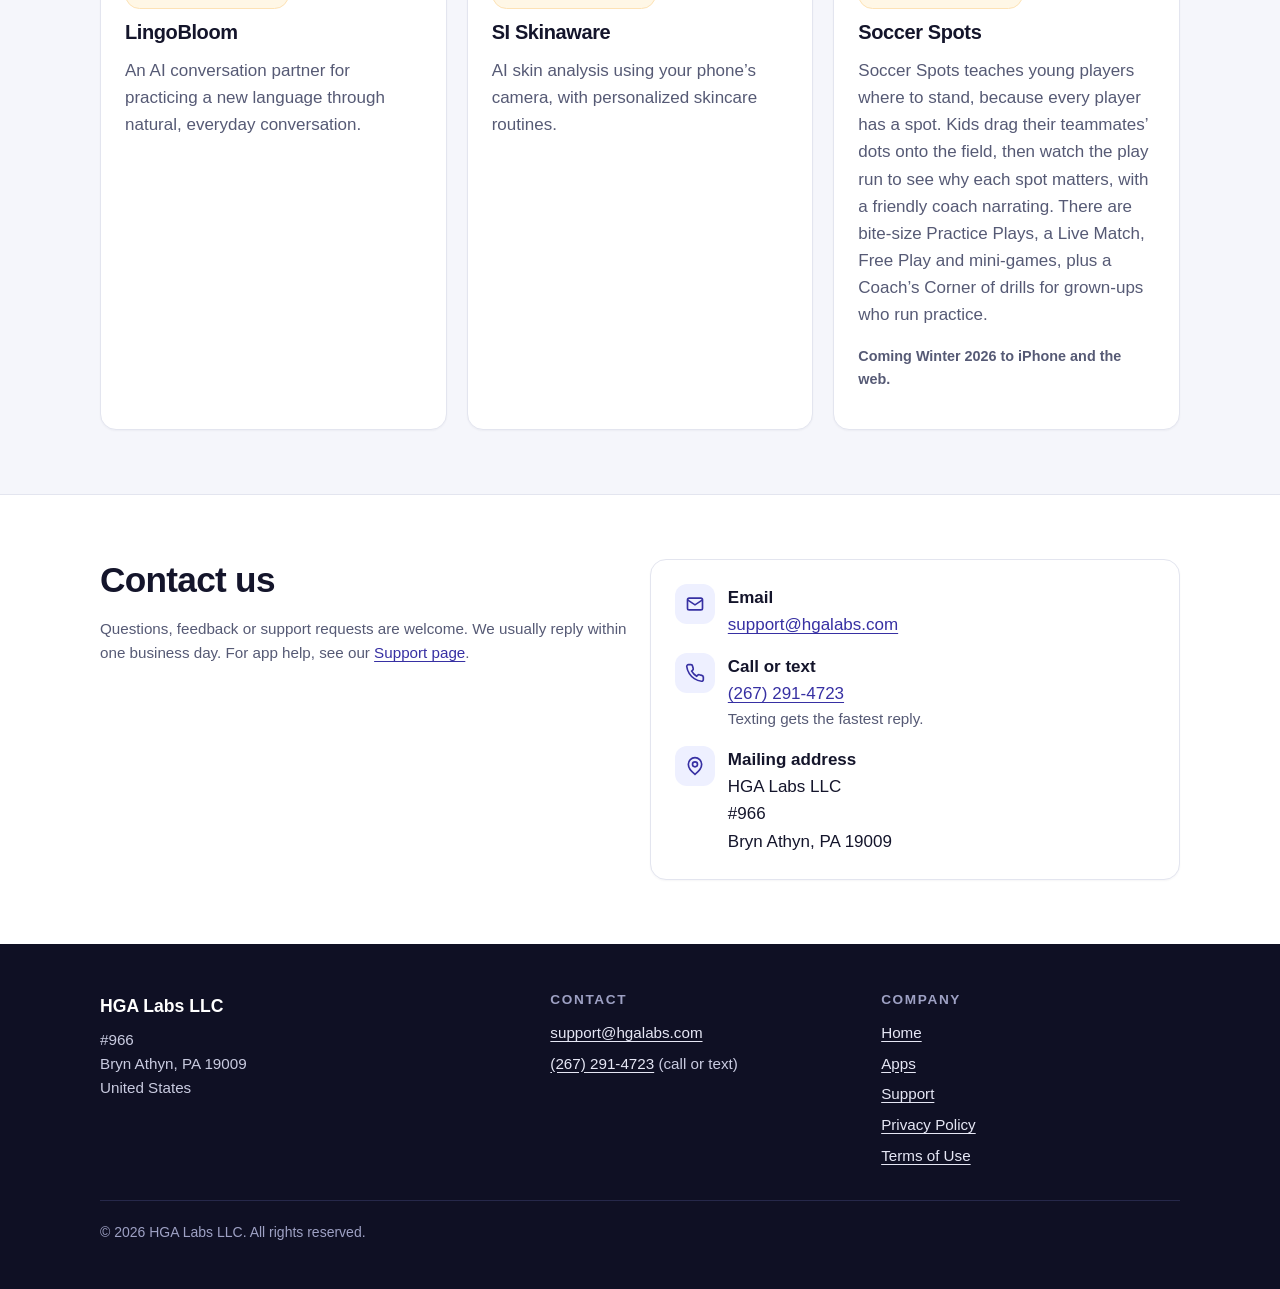
==== commit f4cf9494: "Update app release badges to Coming Winter 2026 Set LingoBloom, SI Skinaware, and Soccer Spots cards" ====
--- a/index.html
+++ b/index.html
@@ -62,7 +62,7 @@
       <article class="card app" aria-labelledby="app-lang">
         <div class="app-media media-lang"><img class="photo" src="/assets/lingobloom.jpg" width="1200" height="900" loading="lazy" alt="Illustrative stock photo of an adult holding a Present Simple language flashcard on a video call. Not a LingoBloom product screenshot."></div>
         <div class="app-body">
-          <span class="badge">Coming soon</span>
+          <span class="badge">Coming Winter 2026</span>
           <h3 id="app-lang">LingoBloom</h3>
           <p>An AI conversation partner for practicing a new language through natural, everyday conversation.</p>
         </div>
@@ -70,7 +70,7 @@
       <article class="card app" aria-labelledby="app-skin">
         <div class="app-media media-skin"><img class="photo" src="/assets/si-skinaware.jpg" width="1200" height="900" loading="lazy" alt="Illustrative stock photo of an adult applying a cream face mask during a skincare routine. Not an SI Skinaware product screenshot."></div>
         <div class="app-body">
-          <span class="badge">Coming soon</span>
+          <span class="badge">Coming Winter 2026</span>
           <h3 id="app-skin">SI Skinaware</h3>
           <p>AI skin analysis using your phone&rsquo;s camera, with personalized skincare routines.</p>
         </div>
@@ -80,10 +80,10 @@
           <img src="/assets/soccer-spots.png" width="560" height="1215" loading="lazy" alt="Soccer Spots game screen: a soccer field where the player drags numbered teammate dots into position, with a coach tip at the bottom of the screen.">
         </div>
         <div class="app-body">
-          <span class="badge">Coming soon</span>
+          <span class="badge">Coming Winter 2026</span>
           <h3 id="app-soccer">Soccer Spots</h3>
           <p>Soccer Spots teaches young players where to stand, because every player has a spot. Kids drag their teammates&rsquo; dots onto the field, then watch the play run to see why each spot matters, with a friendly coach narrating. There are bite-size Practice Plays, a Live Match, Free Play and mini-games, plus a Coach&rsquo;s Corner of drills for grown-ups who run practice.</p>
-          <p class="platforms">Coming soon to iPhone and the web.</p>
+          <p class="platforms">Coming Winter 2026 to iPhone and the web.</p>
         </div>
       </article>
     </div>
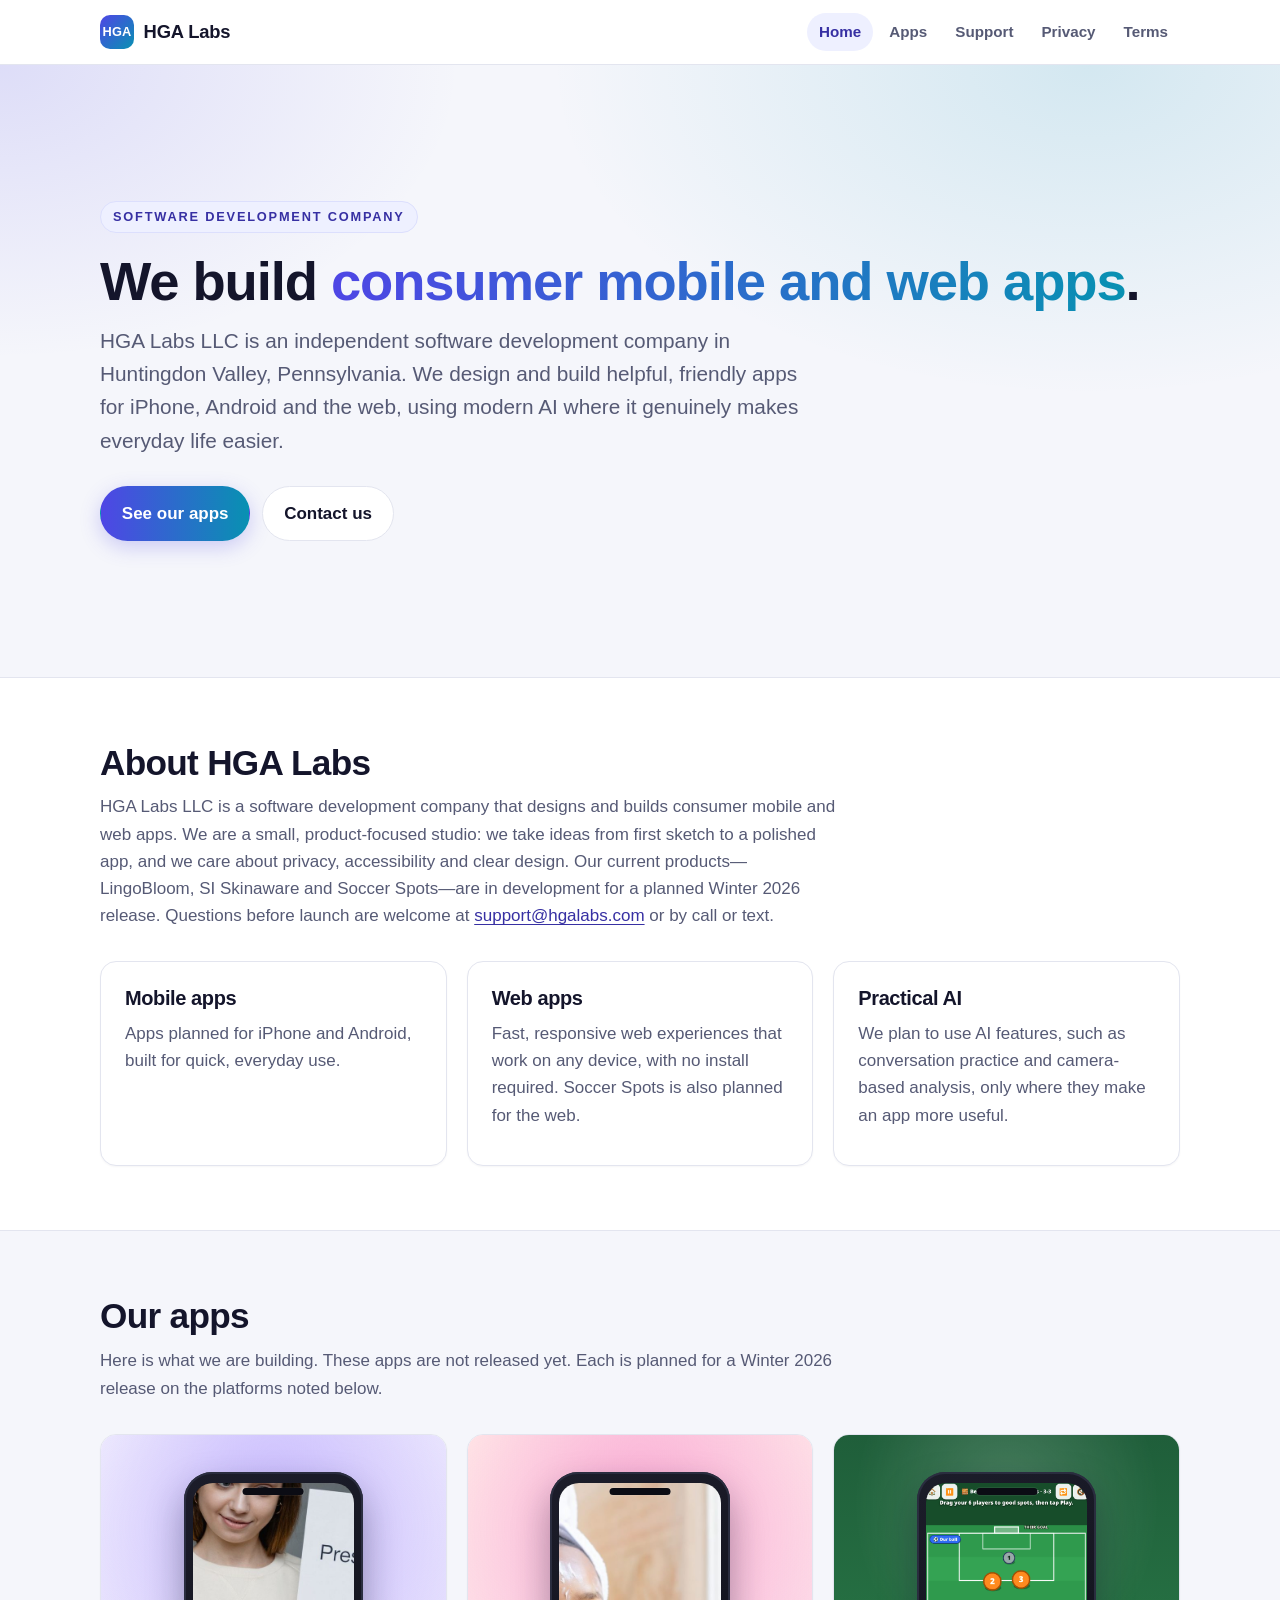
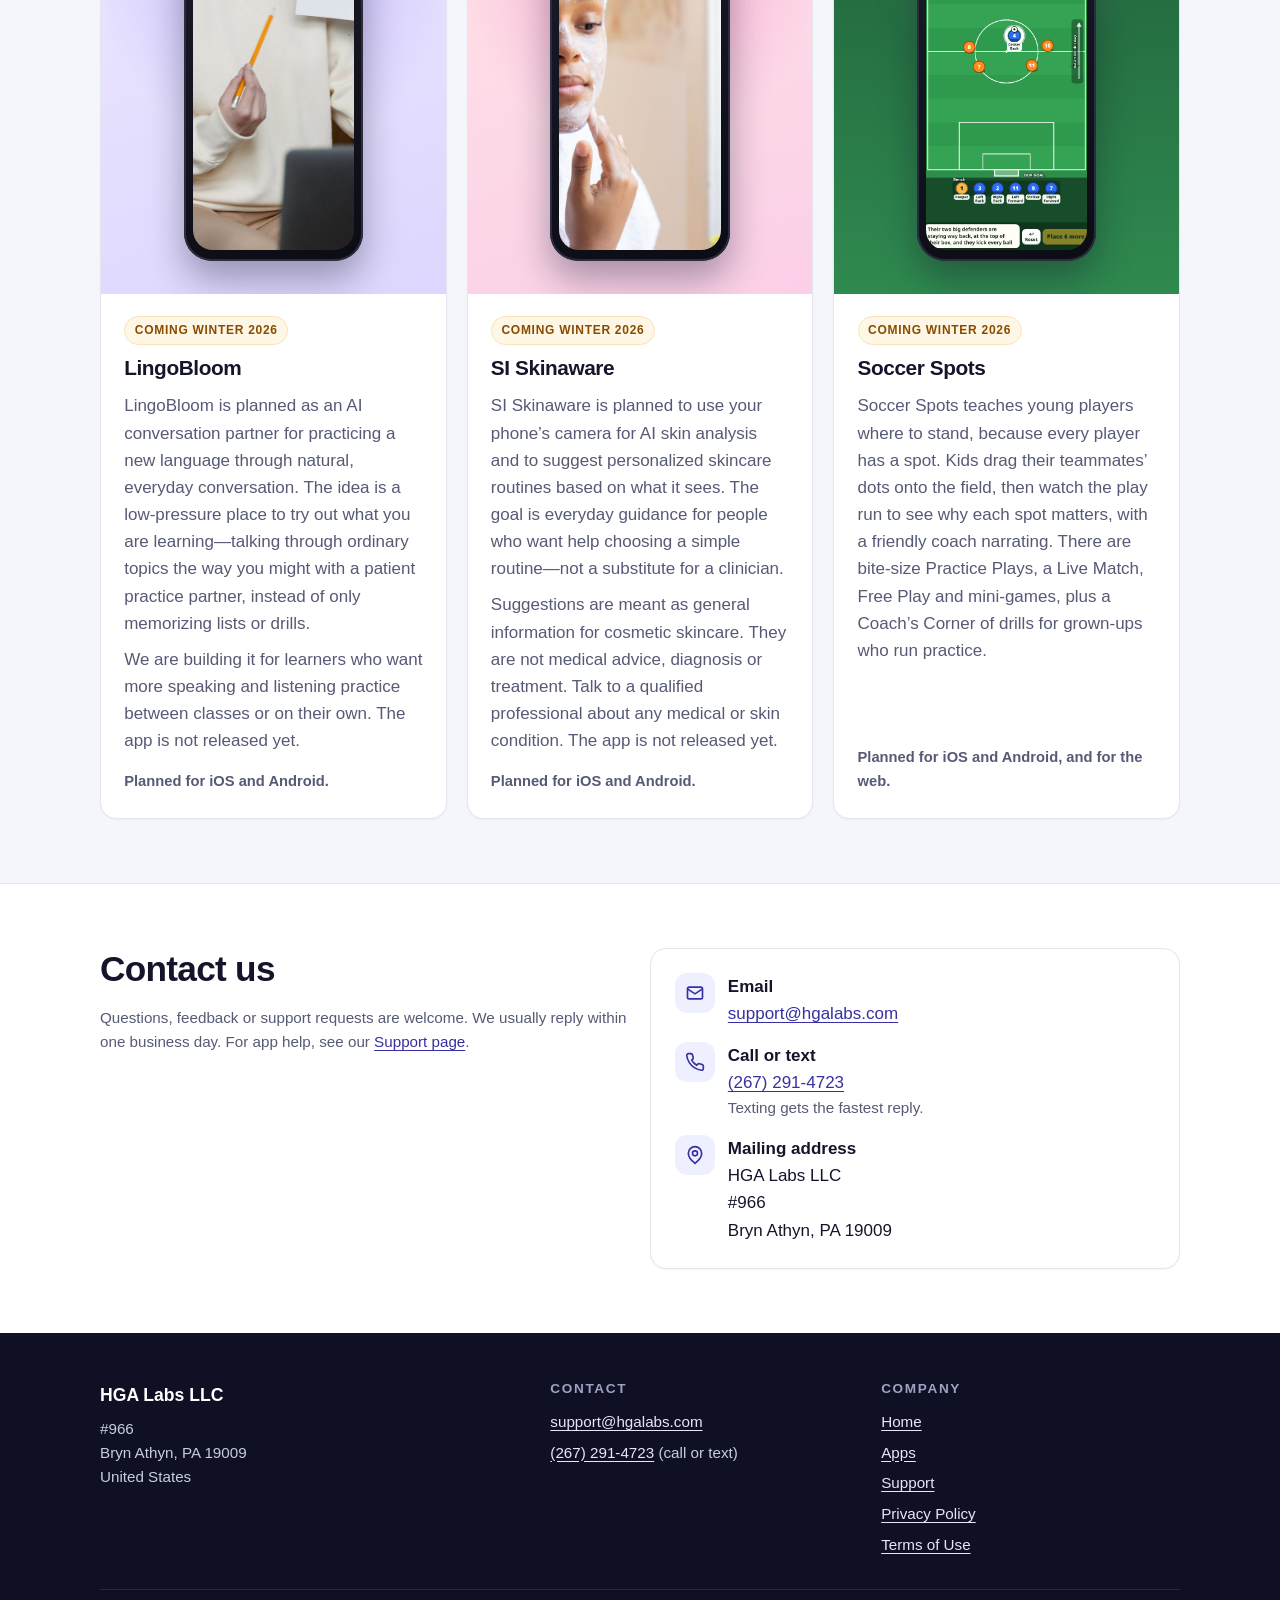
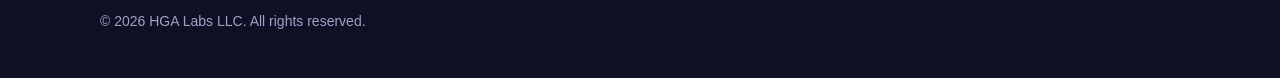
==== commit 339bc88a: "Polish app cards: longer copy, phone frames, platform lines Expand LingoBloom and SI Skinaware descr" ====
--- a/index.html
+++ b/index.html
@@ -42,12 +42,12 @@
   <div class="wrap">
     <div class="section-head">
       <h2 id="about-title">About HGA Labs</h2>
-      <p>We are a small, product-focused studio. We take ideas from first sketch to a polished app, and we care about privacy, accessibility and clear design.</p>
+      <p>HGA Labs LLC is a software development company that designs and builds consumer mobile and web apps. We are a small, product-focused studio: we take ideas from first sketch to a polished app, and we care about privacy, accessibility and clear design. Our current products&mdash;LingoBloom, SI Skinaware and Soccer Spots&mdash;are in development for a planned Winter 2026 release. Questions before launch are welcome at <a href="mailto:support@hgalabs.com">support@hgalabs.com</a> or by call or text.</p>
     </div>
     <div class="grid-3">
-      <div class="card"><h3>Mobile apps</h3><p>Native-feeling apps for iPhone and Android, built for quick, everyday use.</p></div>
-      <div class="card"><h3>Web apps</h3><p>Fast, responsive web experiences that work on any device, with no install required.</p></div>
-      <div class="card"><h3>Practical AI</h3><p>We use AI features, such as conversation and image analysis, only where they make an app more useful.</p></div>
+      <div class="card"><h3>Mobile apps</h3><p>Apps planned for iPhone and Android, built for quick, everyday use.</p></div>
+      <div class="card"><h3>Web apps</h3><p>Fast, responsive web experiences that work on any device, with no install required. Soccer Spots is also planned for the web.</p></div>
+      <div class="card"><h3>Practical AI</h3><p>We plan to use AI features, such as conversation practice and camera-based analysis, only where they make an app more useful.</p></div>
     </div>
   </div>
 </section>
@@ -56,34 +56,54 @@
   <div class="wrap">
     <div class="section-head">
       <h2 id="apps-title">Our apps</h2>
-      <p>Here is what we are working on now. These apps are not released yet, so check back soon.</p>
+      <p>Here is what we are building. These apps are not released yet. Each is planned for a Winter 2026 release on the platforms noted below.</p>
     </div>
-    <div class="grid-3">
+    <div class="grid-3 apps-grid">
       <article class="card app" aria-labelledby="app-lang">
-        <div class="app-media media-lang"><img class="photo" src="/assets/lingobloom.jpg" width="1200" height="900" loading="lazy" alt="Illustrative stock photo of an adult holding a Present Simple language flashcard on a video call. Not a LingoBloom product screenshot."></div>
+        <div class="app-media media-lang">
+          <div class="phone-frame">
+            <div class="phone-screen">
+              <img class="photo" src="/assets/lingobloom.jpg" width="1200" height="900" loading="lazy" alt="Illustrative stock photo of an adult holding a Present Simple language flashcard on a video call, shown inside a phone-shaped frame. Not a LingoBloom product screenshot.">
+            </div>
+          </div>
+        </div>
         <div class="app-body">
           <span class="badge">Coming Winter 2026</span>
           <h3 id="app-lang">LingoBloom</h3>
-          <p>An AI conversation partner for practicing a new language through natural, everyday conversation.</p>
+          <p>LingoBloom is planned as an AI conversation partner for practicing a new language through natural, everyday conversation. The idea is a low-pressure place to try out what you are learning&mdash;talking through ordinary topics the way you might with a patient practice partner, instead of only memorizing lists or drills.</p>
+          <p>We are building it for learners who want more speaking and listening practice between classes or on their own. The app is not released yet.</p>
+          <p class="platforms">Planned for iOS and Android.</p>
         </div>
       </article>
       <article class="card app" aria-labelledby="app-skin">
-        <div class="app-media media-skin"><img class="photo" src="/assets/si-skinaware.jpg" width="1200" height="900" loading="lazy" alt="Illustrative stock photo of an adult applying a cream face mask during a skincare routine. Not an SI Skinaware product screenshot."></div>
+        <div class="app-media media-skin">
+          <div class="phone-frame">
+            <div class="phone-screen">
+              <img class="photo" src="/assets/si-skinaware.jpg" width="1200" height="900" loading="lazy" alt="Illustrative stock photo of an adult applying a cream face mask during a skincare routine, shown inside a phone-shaped frame. Not an SI Skinaware product screenshot.">
+            </div>
+          </div>
+        </div>
         <div class="app-body">
           <span class="badge">Coming Winter 2026</span>
           <h3 id="app-skin">SI Skinaware</h3>
-          <p>AI skin analysis using your phone&rsquo;s camera, with personalized skincare routines.</p>
+          <p>SI Skinaware is planned to use your phone&rsquo;s camera for AI skin analysis and to suggest personalized skincare routines based on what it sees. The goal is everyday guidance for people who want help choosing a simple routine&mdash;not a substitute for a clinician.</p>
+          <p>Suggestions are meant as general information for cosmetic skincare. They are not medical advice, diagnosis or treatment. Talk to a qualified professional about any medical or skin condition. The app is not released yet.</p>
+          <p class="platforms">Planned for iOS and Android.</p>
         </div>
       </article>
       <article class="card app" aria-labelledby="app-soccer">
         <div class="app-media media-soccer">
-          <img src="/assets/soccer-spots.png" width="560" height="1215" loading="lazy" alt="Soccer Spots game screen: a soccer field where the player drags numbered teammate dots into position, with a coach tip at the bottom of the screen.">
+          <div class="phone-frame phone-frame-tall">
+            <div class="phone-screen">
+              <img src="/assets/soccer-spots.png" width="560" height="1215" loading="lazy" alt="Soccer Spots game screen inside a phone-shaped frame: a soccer field where the player drags numbered teammate dots into position, with a coach tip at the bottom of the screen.">
+            </div>
+          </div>
         </div>
         <div class="app-body">
           <span class="badge">Coming Winter 2026</span>
           <h3 id="app-soccer">Soccer Spots</h3>
           <p>Soccer Spots teaches young players where to stand, because every player has a spot. Kids drag their teammates&rsquo; dots onto the field, then watch the play run to see why each spot matters, with a friendly coach narrating. There are bite-size Practice Plays, a Live Match, Free Play and mini-games, plus a Coach&rsquo;s Corner of drills for grown-ups who run practice.</p>
-          <p class="platforms">Coming Winter 2026 to iPhone and the web.</p>
+          <p class="platforms">Planned for iOS and Android, and for the web.</p>
         </div>
       </article>
     </div>
--- a/assets/styles.css
+++ b/assets/styles.css
@@ -50,16 +50,23 @@
 .alt{background:var(--bg-soft);border-top:1px solid var(--line);border-bottom:1px solid var(--line)}
 
 /* App cards */
-.app{display:flex;flex-direction:column;overflow:hidden;padding:0}
-.app-media{aspect-ratio:4/3;display:grid;place-items:center;color:#fff;position:relative;overflow:hidden;background:#e8e9f2}
-.app-media img.photo{width:100%;height:100%;object-fit:cover;object-position:center;display:block}
-.media-lang{background:#ddd6fe}
-.media-skin{background:#fbcfe8}
-.media-soccer{background:linear-gradient(180deg,#1f5e3a,#2f8a4f);align-items:start}
-.media-soccer img{width:62%;margin-top:1.25rem;border-radius:18px;box-shadow:0 14px 30px rgba(0,0,0,.35);border:4px solid #0f2d1c}
-.app-body{padding:1.4rem 1.5rem 1.6rem;display:flex;flex-direction:column;gap:.2rem;flex:1}
-.badge{align-self:flex-start;font-size:.75rem;font-weight:700;letter-spacing:.06em;text-transform:uppercase;padding:.25rem .6rem;border-radius:999px;background:#fff7e6;color:#8a4b00;border:1px solid #fde2b5;margin-bottom:.5rem}
-.platforms{font-size:.9rem;font-weight:600;color:var(--ink);margin-top:auto!important}
+.apps-grid{align-items:stretch}
+.app{display:flex;flex-direction:column;overflow:hidden;padding:0;height:100%}
+.app-media{aspect-ratio:3/4;display:grid;place-items:center;color:#fff;position:relative;overflow:hidden;padding:1.35rem 0 1.1rem;background:#e8e9f2}
+.media-lang{background:radial-gradient(80% 70% at 50% 20%,#c4b5fd,transparent 70%),linear-gradient(160deg,#ede9fe,#ddd6fe)}
+.media-skin{background:radial-gradient(80% 70% at 50% 20%,#f9a8d4,transparent 70%),linear-gradient(160deg,#ffe4e6,#fbcfe8)}
+.media-soccer{background:radial-gradient(80% 70% at 50% 15%,rgba(255,255,255,.18),transparent 55%),linear-gradient(180deg,#1f5e3a,#2f8a4f)}
+.phone-frame{width:min(52%,180px);aspect-ratio:9/19.5;background:linear-gradient(160deg,#1c1d2a,#0b0c14);border-radius:28px;padding:11px 9px;box-shadow:0 18px 36px rgba(15,16,36,.35),inset 0 0 0 1px rgba(255,255,255,.08);position:relative}
+.phone-frame::before{content:"";position:absolute;top:16px;left:50%;transform:translateX(-50%);width:34%;height:7px;background:#0b0c14;border-radius:999px;z-index:2;box-shadow:0 0 0 1px rgba(255,255,255,.06)}
+.phone-frame::after{content:"";position:absolute;inset:0;border-radius:28px;pointer-events:none;box-shadow:inset 0 0 0 2px #2a2d3f}
+.phone-screen{width:100%;height:100%;border-radius:20px;overflow:hidden;background:#111;position:relative}
+.phone-screen img,.phone-screen img.photo{width:100%;height:100%;object-fit:cover;object-position:center top;display:block;max-width:none}
+.phone-frame-tall .phone-screen img{object-fit:cover;object-position:center top}
+.app-body{padding:1.35rem 1.45rem 1.55rem;display:flex;flex-direction:column;gap:.55rem;flex:1}
+.app-body>p{margin:0}
+.app-body h3{margin:0 0 .15rem;font-size:1.3rem}
+.badge{align-self:flex-start;font-size:.75rem;font-weight:700;letter-spacing:.06em;text-transform:uppercase;padding:.25rem .6rem;border-radius:999px;background:#fff7e6;color:#8a4b00;border:1px solid #fde2b5;margin:0 0 .15rem}
+.platforms{font-size:.92rem;font-weight:700;color:var(--ink);margin-top:auto!important;padding-top:.4rem}
 
 /* Contact */
 .contact-list{list-style:none;padding:0;margin:0;display:grid;gap:.9rem}
@@ -105,6 +112,6 @@
   .hero .wrap{padding-top:3rem;padding-bottom:3rem}
   section{padding:3rem 0}
   .toc ol{columns:1}
-  .media-soccer img{width:56%}
+  .phone-frame{width:min(48%,160px)}
 }
 @media (prefers-reduced-motion:reduce){*{transition:none!important;scroll-behavior:auto!important}}
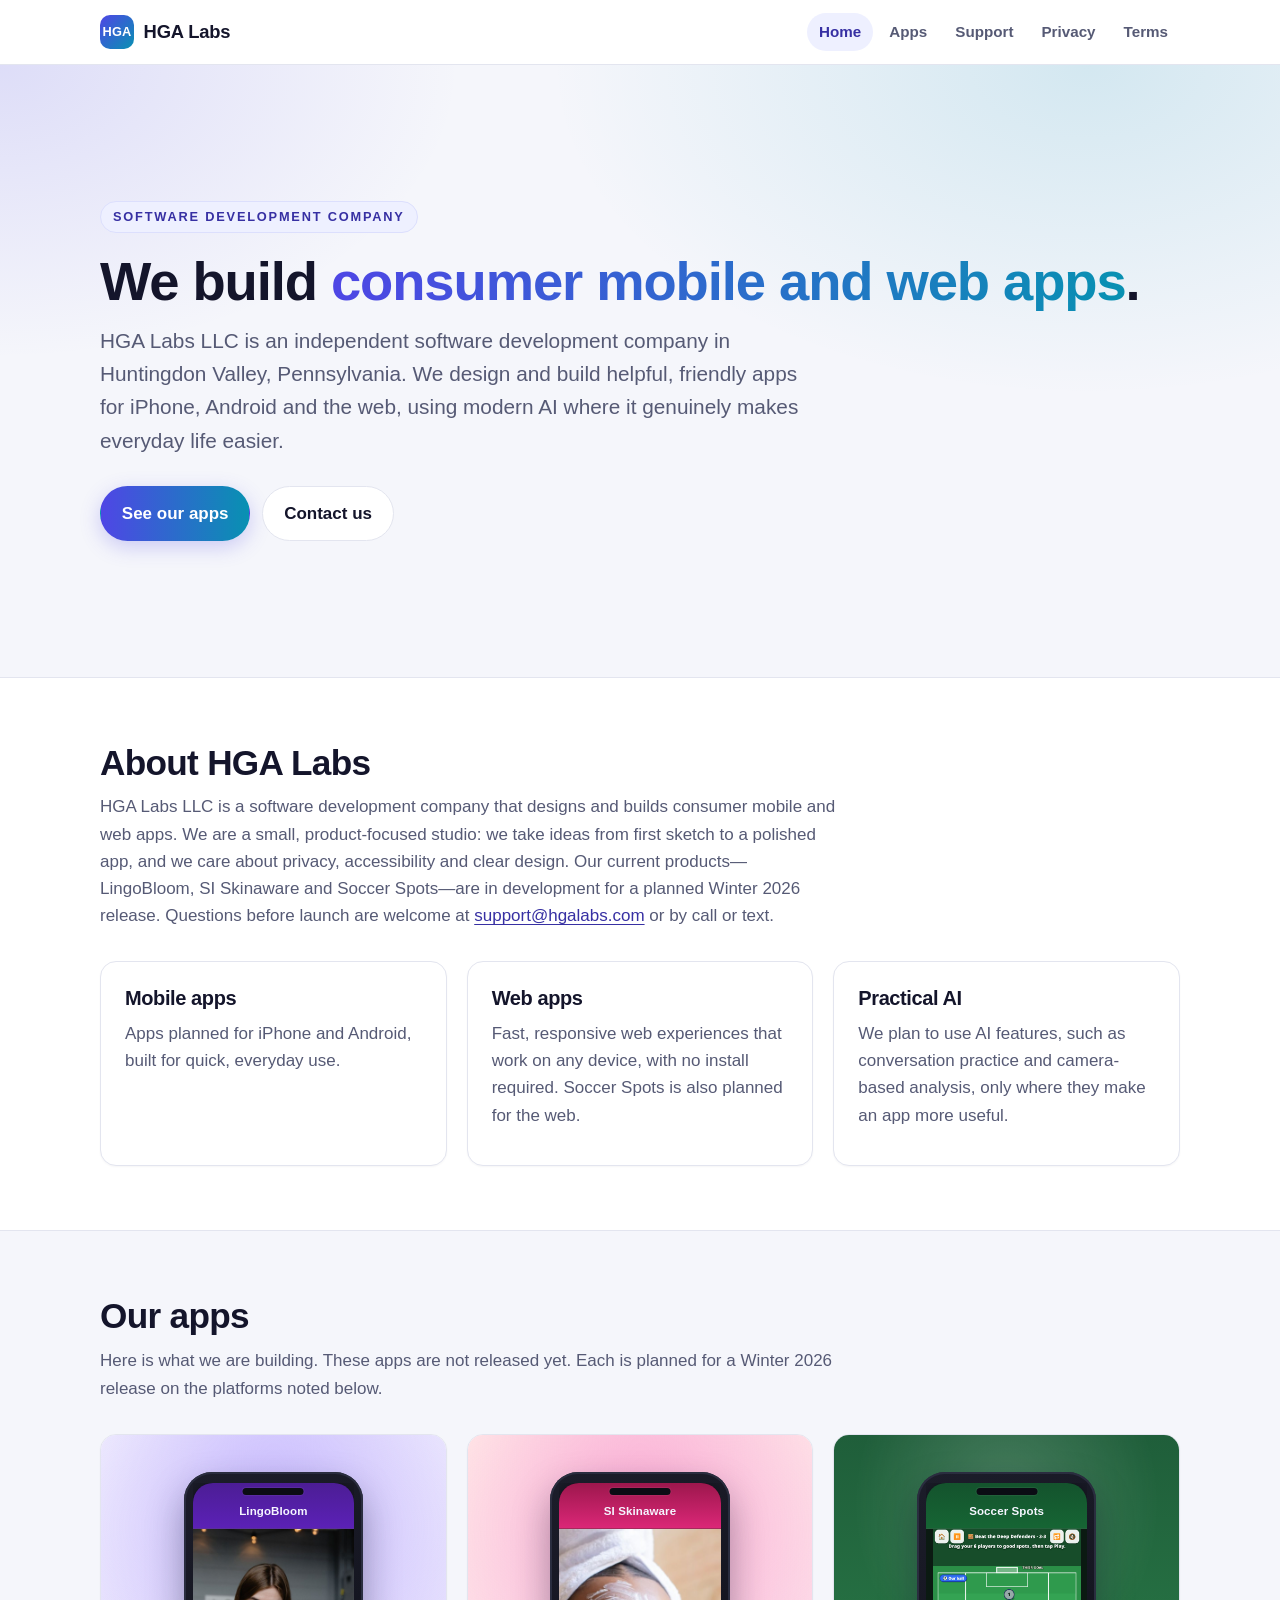
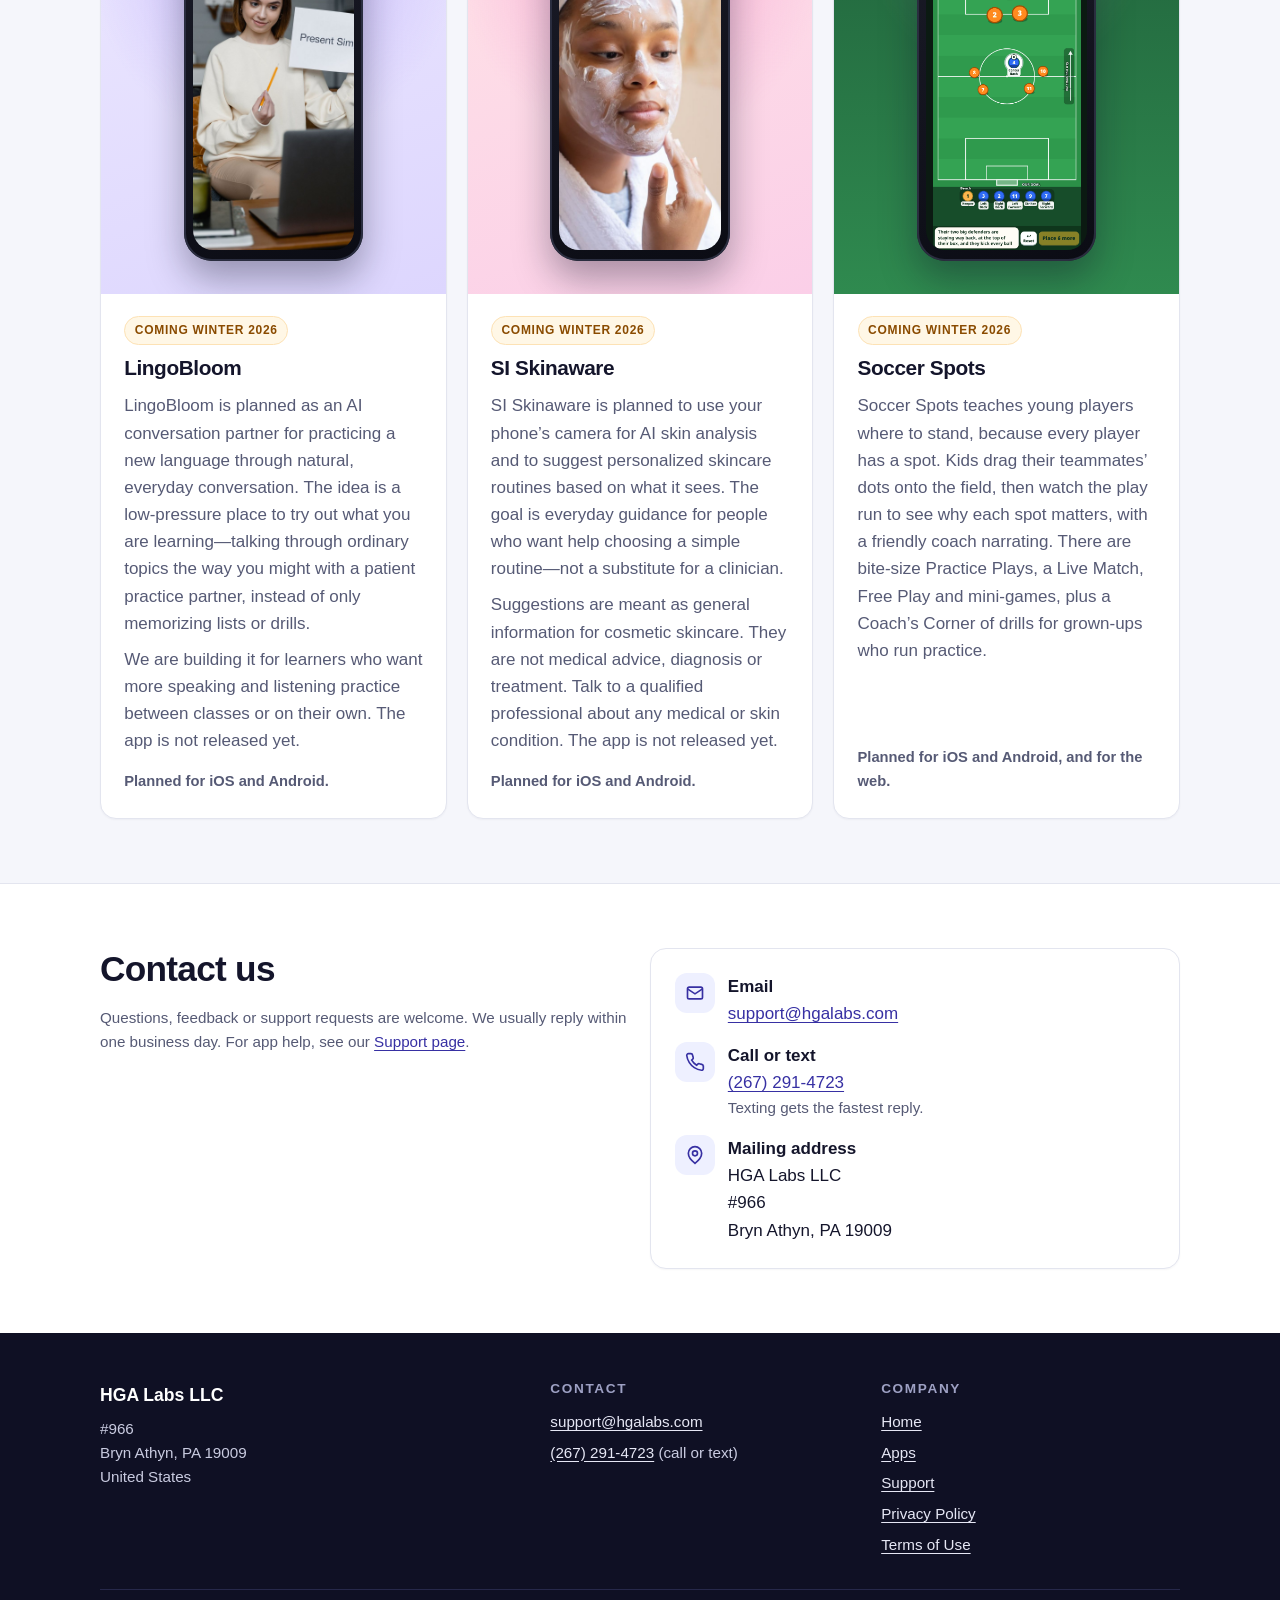
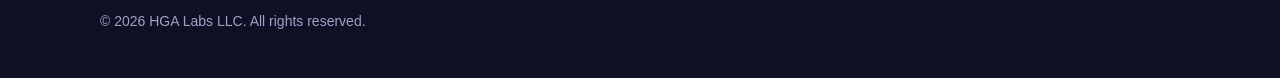
==== commit 05e864d9: "Center phone previews and show app names in-frame Recrop LingoBloom/SI Skinaware to portrait, fix ph" ====
--- a/index.html
+++ b/index.html
@@ -63,7 +63,10 @@
         <div class="app-media media-lang">
           <div class="phone-frame">
             <div class="phone-screen">
-              <img class="photo" src="/assets/lingobloom.jpg" width="1200" height="900" loading="lazy" alt="Illustrative stock photo of an adult holding a Present Simple language flashcard on a video call, shown inside a phone-shaped frame. Not a LingoBloom product screenshot.">
+              <div class="phone-appbar"><span class="phone-app-name">LingoBloom</span></div>
+              <div class="phone-app-art">
+                <img class="photo" src="/assets/lingobloom.jpg" width="720" height="1560" loading="lazy" alt="Illustrative stock photo of an adult holding a Present Simple language flashcard on a video call, shown inside a phone-shaped frame. Not a LingoBloom product screenshot.">
+              </div>
             </div>
           </div>
         </div>
@@ -79,7 +82,10 @@
         <div class="app-media media-skin">
           <div class="phone-frame">
             <div class="phone-screen">
-              <img class="photo" src="/assets/si-skinaware.jpg" width="1200" height="900" loading="lazy" alt="Illustrative stock photo of an adult applying a cream face mask during a skincare routine, shown inside a phone-shaped frame. Not an SI Skinaware product screenshot.">
+              <div class="phone-appbar"><span class="phone-app-name">SI Skinaware</span></div>
+              <div class="phone-app-art">
+                <img class="photo" src="/assets/si-skinaware.jpg" width="720" height="1560" loading="lazy" alt="Illustrative stock photo of an adult applying a cream face mask during a skincare routine, shown inside a phone-shaped frame. Not an SI Skinaware product screenshot.">
+              </div>
             </div>
           </div>
         </div>
@@ -95,7 +101,10 @@
         <div class="app-media media-soccer">
           <div class="phone-frame phone-frame-tall">
             <div class="phone-screen">
-              <img src="/assets/soccer-spots.png" width="560" height="1215" loading="lazy" alt="Soccer Spots game screen inside a phone-shaped frame: a soccer field where the player drags numbered teammate dots into position, with a coach tip at the bottom of the screen.">
+              <div class="phone-appbar"><span class="phone-app-name">Soccer Spots</span></div>
+              <div class="phone-app-art">
+                <img src="/assets/soccer-spots.png" width="560" height="1215" loading="lazy" alt="Soccer Spots game screen inside a phone-shaped frame: a soccer field where the player drags numbered teammate dots into position, with a coach tip at the bottom of the screen.">
+              </div>
             </div>
           </div>
         </div>
--- a/assets/styles.css
+++ b/assets/styles.css
@@ -56,12 +56,21 @@
 .media-lang{background:radial-gradient(80% 70% at 50% 20%,#c4b5fd,transparent 70%),linear-gradient(160deg,#ede9fe,#ddd6fe)}
 .media-skin{background:radial-gradient(80% 70% at 50% 20%,#f9a8d4,transparent 70%),linear-gradient(160deg,#ffe4e6,#fbcfe8)}
 .media-soccer{background:radial-gradient(80% 70% at 50% 15%,rgba(255,255,255,.18),transparent 55%),linear-gradient(180deg,#1f5e3a,#2f8a4f)}
-.phone-frame{width:min(52%,180px);aspect-ratio:9/19.5;background:linear-gradient(160deg,#1c1d2a,#0b0c14);border-radius:28px;padding:11px 9px;box-shadow:0 18px 36px rgba(15,16,36,.35),inset 0 0 0 1px rgba(255,255,255,.08);position:relative}
+.phone-frame{width:min(52%,180px);aspect-ratio:9/19.5;background:linear-gradient(160deg,#1c1d2a,#0b0c14);border-radius:28px;padding:11px 9px;box-shadow:0 18px 36px rgba(15,16,36,.35),inset 0 0 0 1px rgba(255,255,255,.08);position:relative;margin:0 auto;display:block}
 .phone-frame::before{content:"";position:absolute;top:16px;left:50%;transform:translateX(-50%);width:34%;height:7px;background:#0b0c14;border-radius:999px;z-index:2;box-shadow:0 0 0 1px rgba(255,255,255,.06)}
-.phone-frame::after{content:"";position:absolute;inset:0;border-radius:28px;pointer-events:none;box-shadow:inset 0 0 0 2px #2a2d3f}
-.phone-screen{width:100%;height:100%;border-radius:20px;overflow:hidden;background:#111;position:relative}
-.phone-screen img,.phone-screen img.photo{width:100%;height:100%;object-fit:cover;object-position:center top;display:block;max-width:none}
-.phone-frame-tall .phone-screen img{object-fit:cover;object-position:center top}
+.phone-frame::after{content:"";position:absolute;inset:0;border-radius:28px;pointer-events:none;box-shadow:inset 0 0 0 2px #2a2d3f;z-index:3}
+.phone-screen{position:absolute;inset:11px 9px;border-radius:20px;overflow:hidden;background:#0f1018;display:flex;flex-direction:column}
+.phone-appbar{flex:none;z-index:1;padding:22px 10px 9px;text-align:center;background:rgba(15,16,24,.92);backdrop-filter:blur(8px);-webkit-backdrop-filter:blur(8px);border-bottom:1px solid rgba(255,255,255,.08)}
+.phone-app-name{display:block;font-size:.72rem;font-weight:700;letter-spacing:.01em;line-height:1.2;color:#f5f6ff;white-space:nowrap;overflow:hidden;text-overflow:ellipsis}
+.media-lang .phone-appbar{background:linear-gradient(180deg,#4c1d95,#5b21b6)}
+.media-skin .phone-appbar{background:linear-gradient(180deg,#9d174d,#db2777)}
+.media-soccer .phone-appbar{background:linear-gradient(180deg,#14532d,#166534)}
+.phone-app-art{position:relative;flex:1;min-height:0;background:#0f1018}
+.phone-app-art img,.phone-app-art img.photo{position:absolute;inset:0;width:100%;height:100%;max-width:none;object-fit:cover;object-position:center center;display:block}
+.media-lang .phone-app-art img{object-position:50% 42%}
+.media-skin .phone-app-art img{object-position:50% 40%}
+.media-soccer .phone-app-art{background:#0b1a12}
+.media-soccer .phone-app-art img{object-fit:contain;object-position:center center}
 .app-body{padding:1.35rem 1.45rem 1.55rem;display:flex;flex-direction:column;gap:.55rem;flex:1}
 .app-body>p{margin:0}
 .app-body h3{margin:0 0 .15rem;font-size:1.3rem}
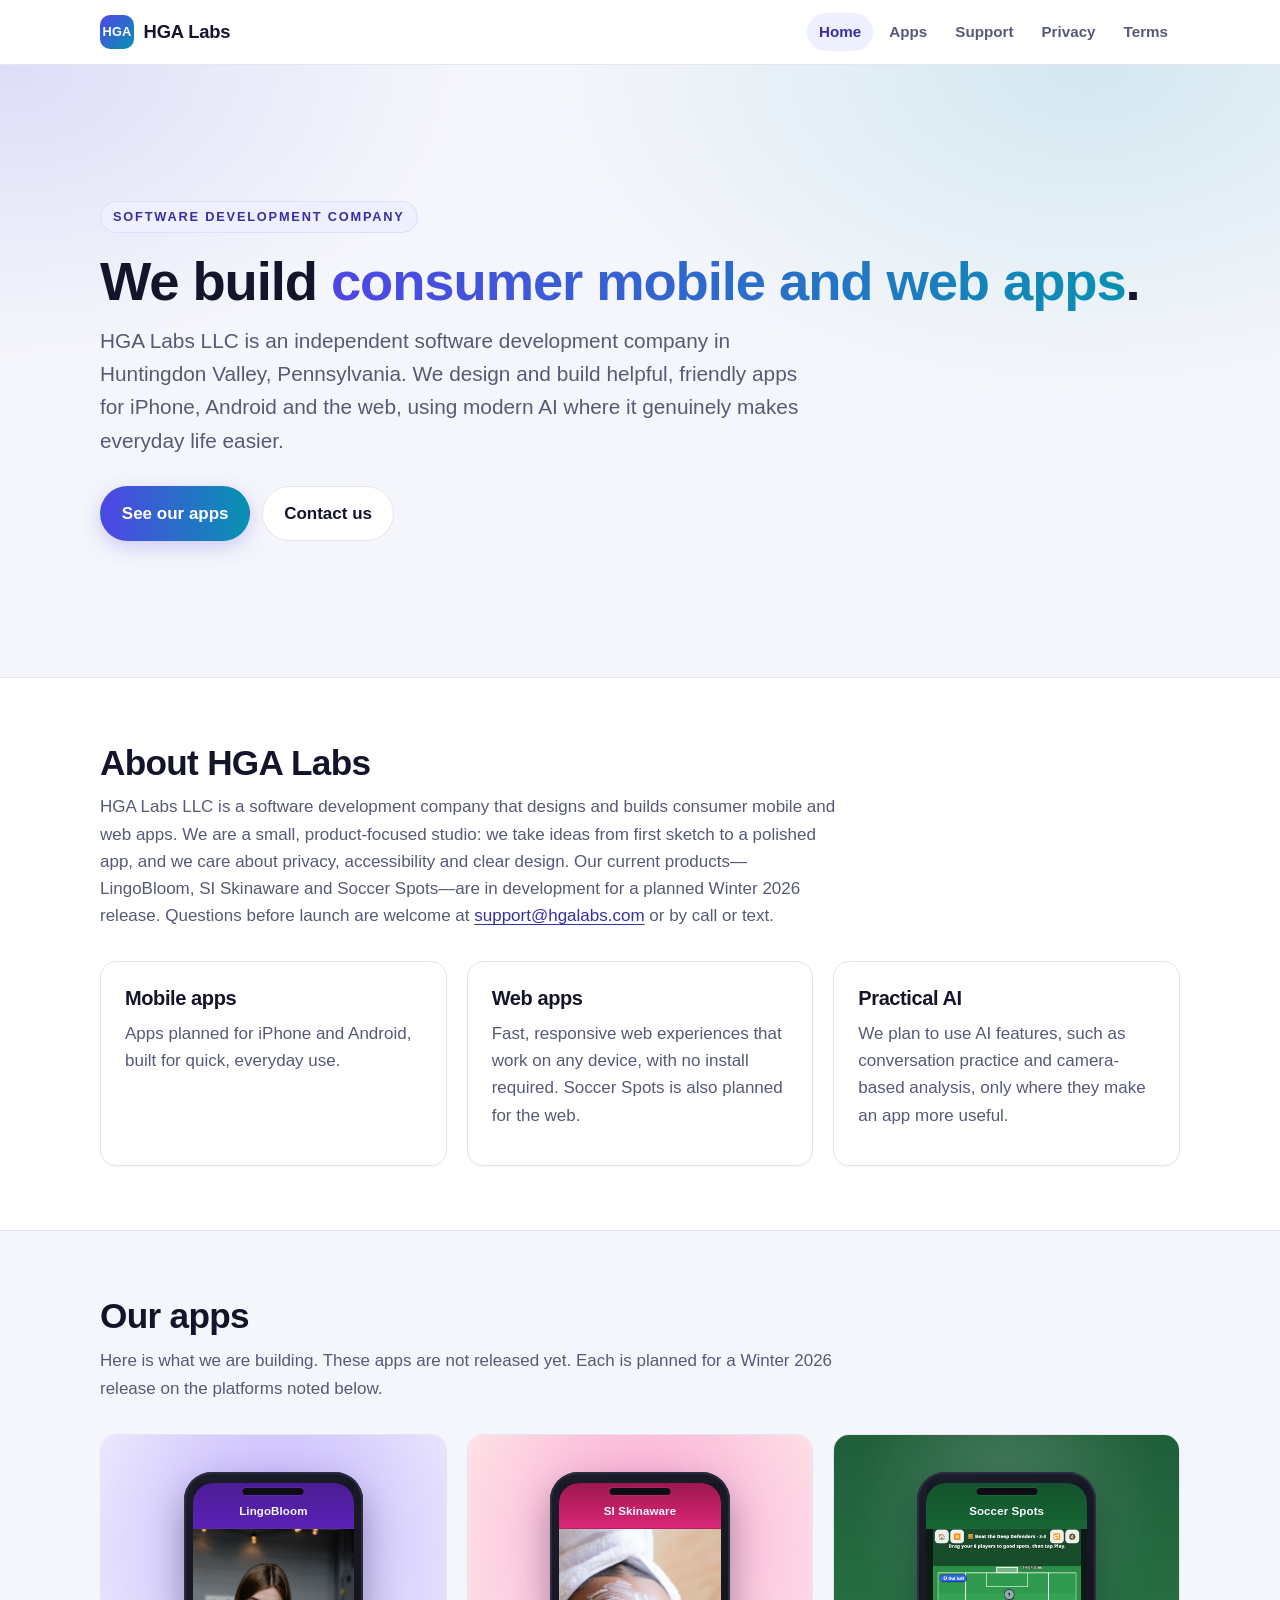
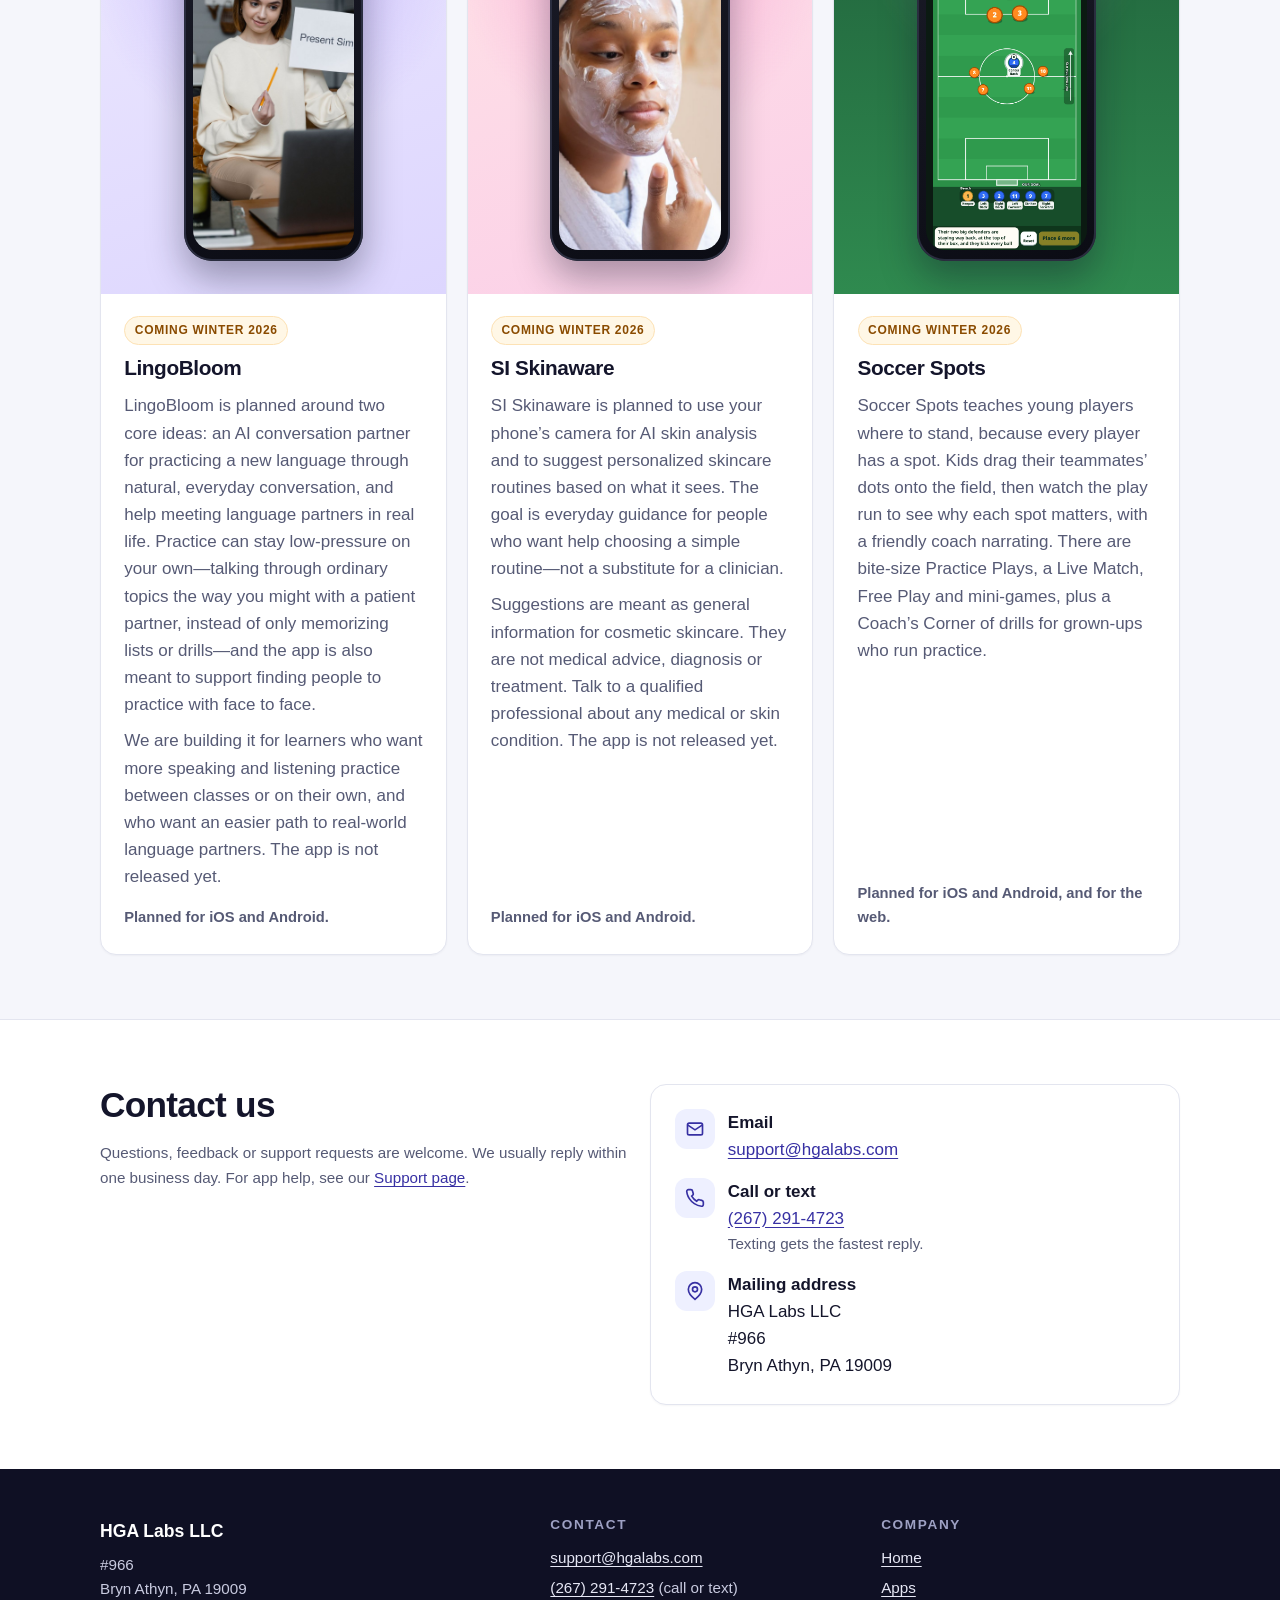
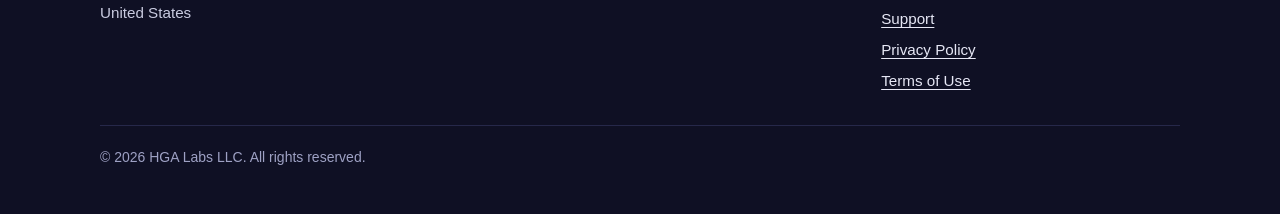
==== commit 3baf0848: "Give LingoBloom real-life language partners equal billing Update the LingoBloom card so AI conversat" ====
--- a/index.html
+++ b/index.html
@@ -73,8 +73,8 @@
         <div class="app-body">
           <span class="badge">Coming Winter 2026</span>
           <h3 id="app-lang">LingoBloom</h3>
-          <p>LingoBloom is planned as an AI conversation partner for practicing a new language through natural, everyday conversation. The idea is a low-pressure place to try out what you are learning&mdash;talking through ordinary topics the way you might with a patient practice partner, instead of only memorizing lists or drills.</p>
-          <p>We are building it for learners who want more speaking and listening practice between classes or on their own. The app is not released yet.</p>
+          <p>LingoBloom is planned around two core ideas: an AI conversation partner for practicing a new language through natural, everyday conversation, and help meeting language partners in real life. Practice can stay low-pressure on your own&mdash;talking through ordinary topics the way you might with a patient partner, instead of only memorizing lists or drills&mdash;and the app is also meant to support finding people to practice with face to face.</p>
+          <p>We are building it for learners who want more speaking and listening practice between classes or on their own, and who want an easier path to real-world language partners. The app is not released yet.</p>
           <p class="platforms">Planned for iOS and Android.</p>
         </div>
       </article>
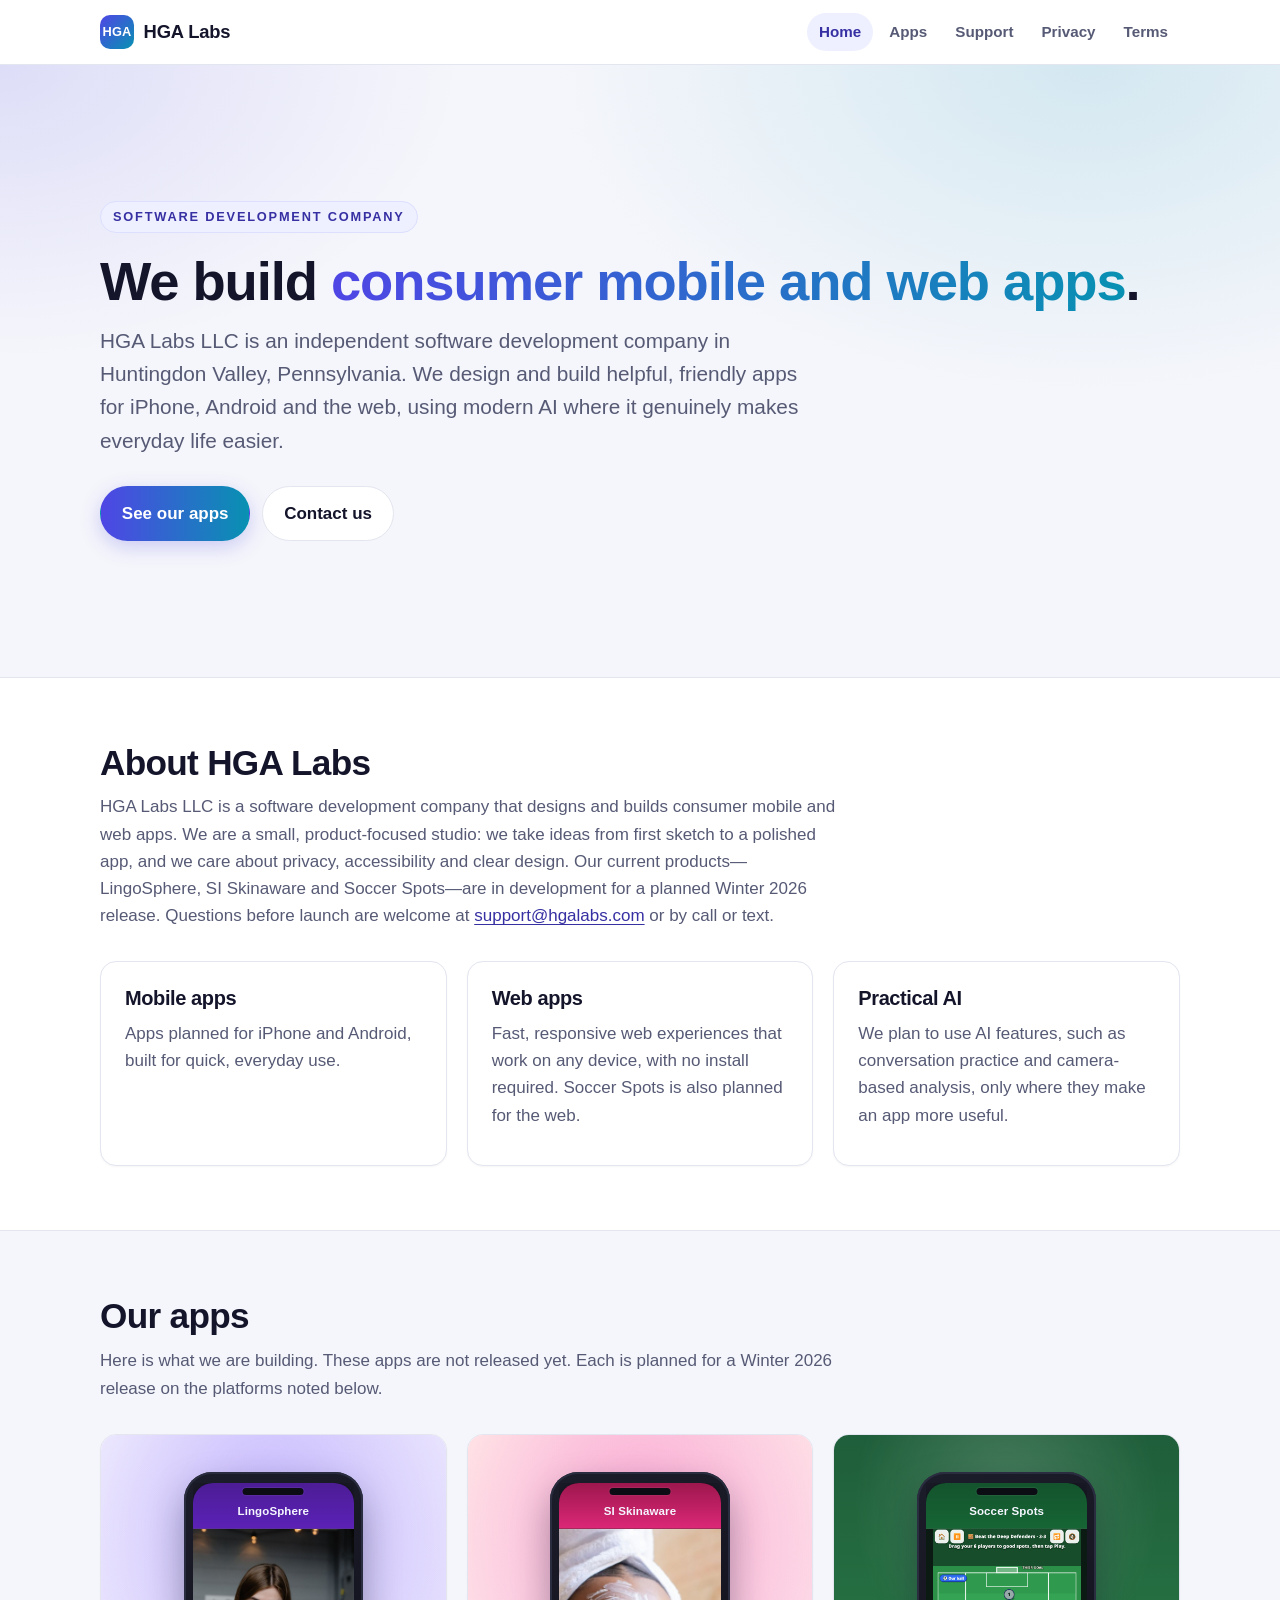
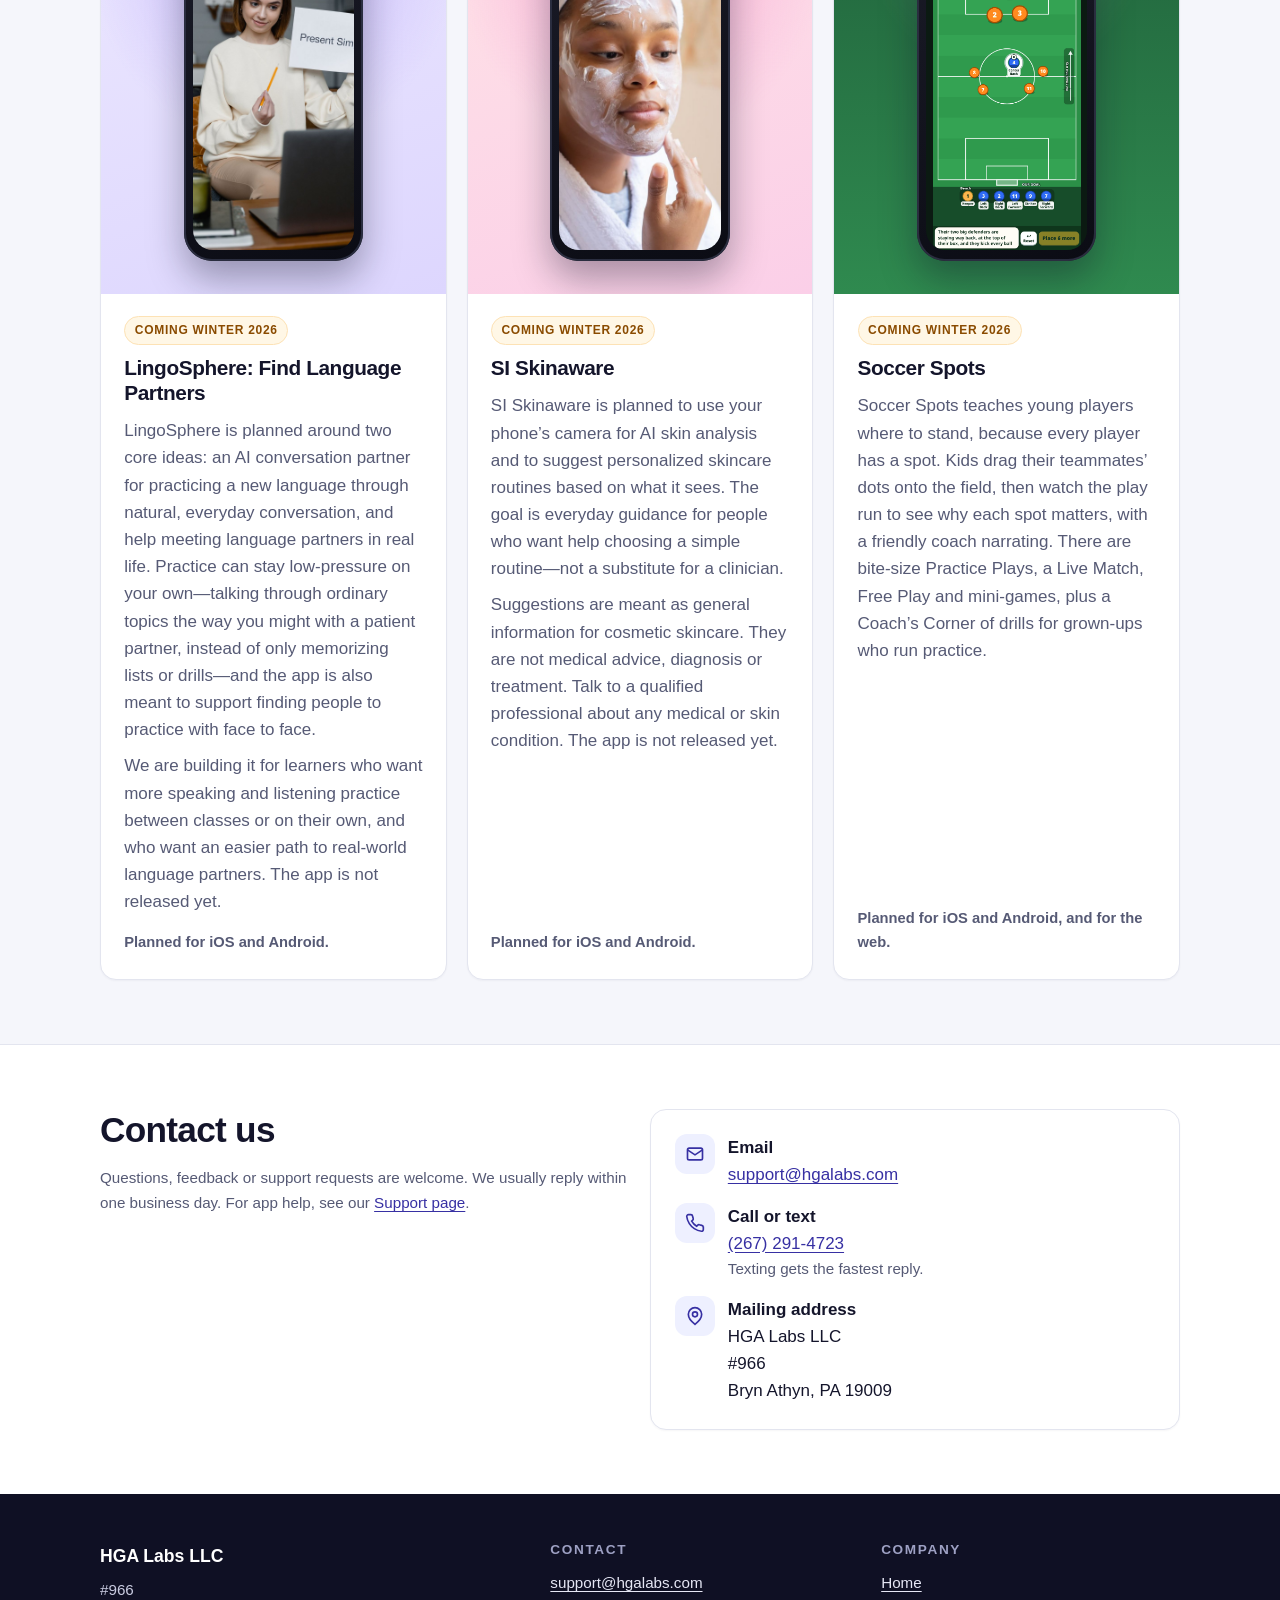
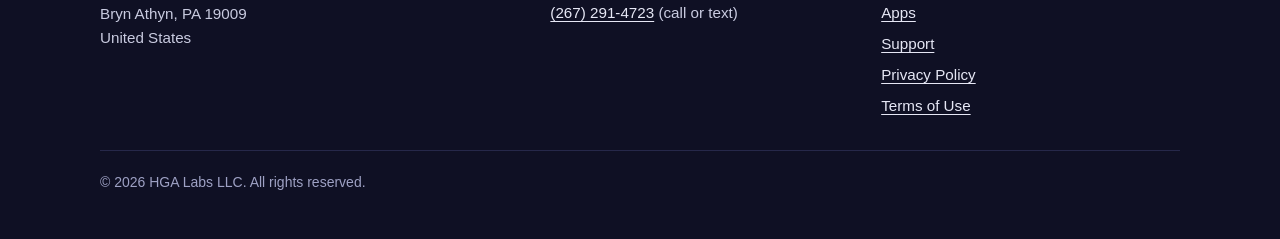
==== commit 1c731c99: "Rename LingoBloom to LingoSphere: Find Language Partners" ====
--- a/index.html
+++ b/index.html
@@ -4,11 +4,11 @@
 <meta charset="utf-8">
 <meta name="viewport" content="width=device-width, initial-scale=1">
 <title>HGA Labs LLC | Consumer mobile and web apps</title>
-<meta name="description" content="HGA Labs LLC is a software development company in Huntingdon Valley, PA, building consumer mobile and web apps, including LingoBloom, SI Skinaware and Soccer Spots.">
+<meta name="description" content="HGA Labs LLC is a software development company in Huntingdon Valley, PA, building consumer mobile and web apps, including LingoSphere: Find Language Partners, SI Skinaware and Soccer Spots.">
 <meta name="theme-color" content="#4f46e5">
 <meta property="og:site_name" content="HGA Labs">
 <meta property="og:title" content="HGA Labs LLC | Consumer mobile and web apps">
-<meta property="og:description" content="HGA Labs LLC is a software development company in Huntingdon Valley, PA, building consumer mobile and web apps, including LingoBloom, SI Skinaware and Soccer Spots.">
+<meta property="og:description" content="HGA Labs LLC is a software development company in Huntingdon Valley, PA, building consumer mobile and web apps, including LingoSphere: Find Language Partners, SI Skinaware and Soccer Spots.">
 <meta property="og:type" content="website">
 <meta property="og:url" content="https://hgalabs.com/">
 <link rel="canonical" href="https://hgalabs.com/">
@@ -42,7 +42,7 @@
   <div class="wrap">
     <div class="section-head">
       <h2 id="about-title">About HGA Labs</h2>
-      <p>HGA Labs LLC is a software development company that designs and builds consumer mobile and web apps. We are a small, product-focused studio: we take ideas from first sketch to a polished app, and we care about privacy, accessibility and clear design. Our current products&mdash;LingoBloom, SI Skinaware and Soccer Spots&mdash;are in development for a planned Winter 2026 release. Questions before launch are welcome at <a href="mailto:support@hgalabs.com">support@hgalabs.com</a> or by call or text.</p>
+      <p>HGA Labs LLC is a software development company that designs and builds consumer mobile and web apps. We are a small, product-focused studio: we take ideas from first sketch to a polished app, and we care about privacy, accessibility and clear design. Our current products&mdash;LingoSphere, SI Skinaware and Soccer Spots&mdash;are in development for a planned Winter 2026 release. Questions before launch are welcome at <a href="mailto:support@hgalabs.com">support@hgalabs.com</a> or by call or text.</p>
     </div>
     <div class="grid-3">
       <div class="card"><h3>Mobile apps</h3><p>Apps planned for iPhone and Android, built for quick, everyday use.</p></div>
@@ -63,17 +63,17 @@
         <div class="app-media media-lang">
           <div class="phone-frame">
             <div class="phone-screen">
-              <div class="phone-appbar"><span class="phone-app-name">LingoBloom</span></div>
+              <div class="phone-appbar"><span class="phone-app-name">LingoSphere</span></div>
               <div class="phone-app-art">
-                <img class="photo" src="/assets/lingobloom.jpg" width="720" height="1560" loading="lazy" alt="Illustrative stock photo of an adult holding a Present Simple language flashcard on a video call, shown inside a phone-shaped frame. Not a LingoBloom product screenshot.">
+                <img class="photo" src="/assets/lingosphere.jpg" width="720" height="1560" loading="lazy" alt="Illustrative stock photo of an adult holding a Present Simple language flashcard on a video call, shown inside a phone-shaped frame. Not a LingoSphere product screenshot.">
               </div>
             </div>
           </div>
         </div>
         <div class="app-body">
           <span class="badge">Coming Winter 2026</span>
-          <h3 id="app-lang">LingoBloom</h3>
-          <p>LingoBloom is planned around two core ideas: an AI conversation partner for practicing a new language through natural, everyday conversation, and help meeting language partners in real life. Practice can stay low-pressure on your own&mdash;talking through ordinary topics the way you might with a patient partner, instead of only memorizing lists or drills&mdash;and the app is also meant to support finding people to practice with face to face.</p>
+          <h3 id="app-lang">LingoSphere: Find Language Partners</h3>
+          <p>LingoSphere is planned around two core ideas: an AI conversation partner for practicing a new language through natural, everyday conversation, and help meeting language partners in real life. Practice can stay low-pressure on your own&mdash;talking through ordinary topics the way you might with a patient partner, instead of only memorizing lists or drills&mdash;and the app is also meant to support finding people to practice with face to face.</p>
           <p>We are building it for learners who want more speaking and listening practice between classes or on their own, and who want an easier path to real-world language partners. The app is not released yet.</p>
           <p class="platforms">Planned for iOS and Android.</p>
         </div>
